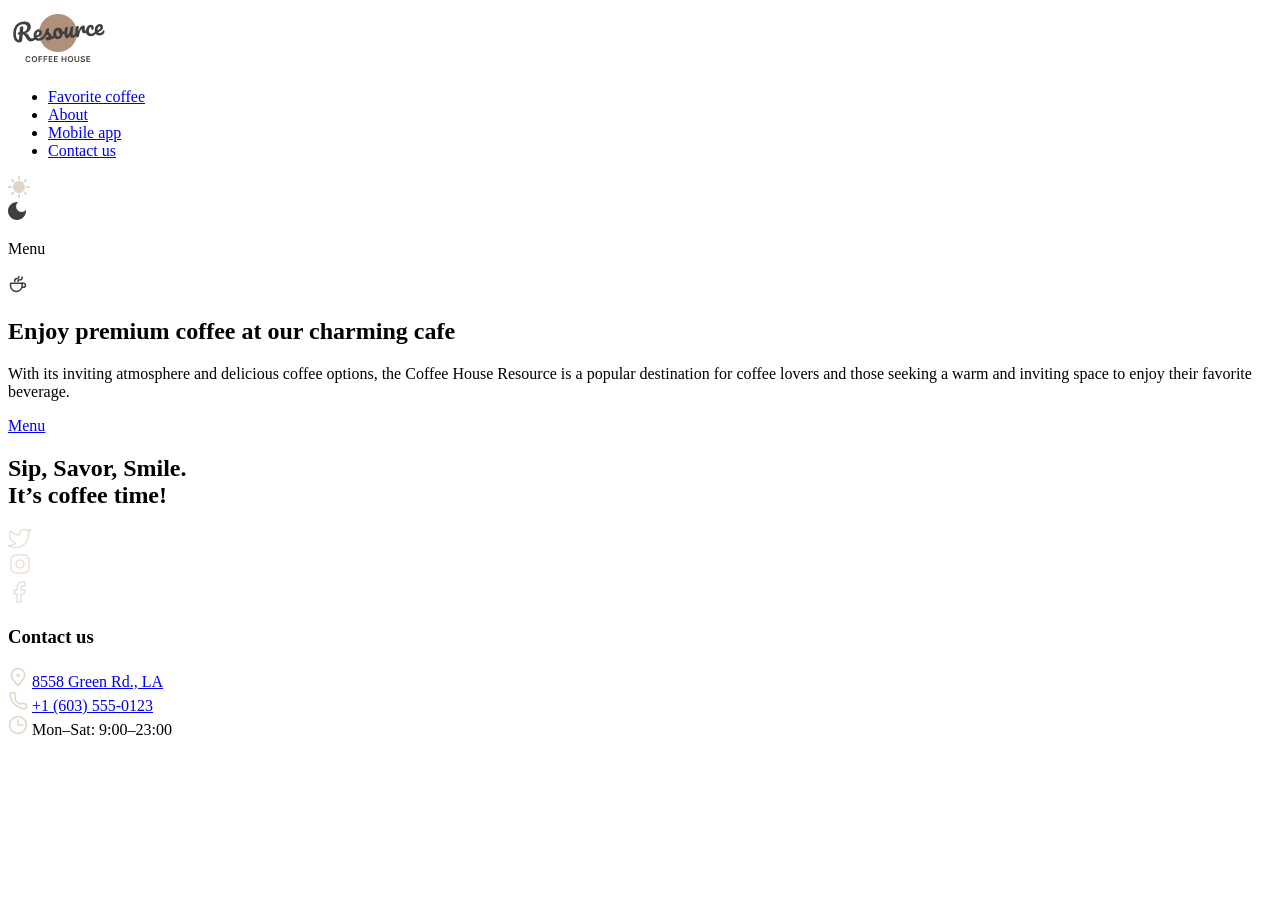
==== index.html @ 5189e23d "feat: add hero block" ====
<!doctype html>
<html lang="en">
  <head>
    <meta charset="UTF-8" />
    <meta name="viewport" content="width=device-width, initial-scale=1.0" />
    <title>Coffee House</title>
    <link
      rel="shortcut icon"
      href="./img/home/coffee-slider-2.png"
      type="image/x-icon"
    />
    <link rel="stylesheet" href="./style/style.css" />
  </head>
  <body>
    <div class="page">
      <header class="header">
        <div class="logo">
          <img src="./img/logo.png" alt="logo" />
        </div>
        <nav class="header__nav">
          <ul class="nav__links">
            <li><a href="#">Favorite coffee</a></li>
            <li><a href="#">About</a></li>
            <li><a href="#">Mobile app</a></li>
            <li><a href="#">Contact us</a></li>
          </ul>
        </nav>
        <div class="theme-toggle">
          <div class="theme-toggle__button">
            <img id="theme-toggle__sun" src="./img/Sun.svg" alt="Sun" />
          </div>
          <div class="theme-toggle__button">
            <img id="theme-toggle__moon" src="./img/Moon.svg" alt="Moon" />
          </div>
        </div>
        <div class="menu">
          <p id="menu-link">Menu</p>
          <img id="menu-cup" src="./img/coffee-cup.svg" alt="cup" />
        </div>
      </header>
      <main>
        <section class="hero">
          <div class="hero__container">
            <h1 class="hero__title">
              <span>Enjoy</span> premium coffee at our charming cafe
            </h1>
            <p class="hero__text">
              With its inviting atmosphere and delicious coffee options, the
              Coffee House Resource is a popular destination for coffee lovers
              and those seeking a warm and inviting space to enjoy their
              favorite beverage.
            </p>
            <a class="hero__button" href="#">Menu</a>
          </div>
        </section>
        <section class="favorite"></section>
        <section class="about"></section>
        <section class="mobile-app"></section>
      </main>
      <footer class="footer">
        <div class="footer__social">
          <h2>Sip, Savor, Smile.<br /><span> It’s coffee time!</span></h2>
          <div class="social-links">
            <div class="social-link">
              <img src="./img/twitter.png" alt="twitter" />
            </div>
            <div class="social-link">
              <img src="./img/instagram.png" alt="instagram" />
            </div>
            <div class="social-link">
              <img src="./img/facebook.png" alt="facebook" />
            </div>
          </div>
        </div>
        <div class="footer__contacts-container">
          <h3>Contact us</h3>
          <div class="footer__contacts">
            <img src="./img/pin-alt.png" alt="pin-alt" />
            <a
              href="https://www.google.com/maps/place/%D0%AF%D0%BB%D1%82%D0%B0/@44.5006602,34.1334908,12.67z"
              target="_blank"
              rel="noopener"
              >8558 Green Rd., LA</a
            >
          </div>
          <div class="footer__contacts">
            <img src="./img/phone.png" alt="phone" />
            <a href="tel:+1 (603) 555-0123">+1 (603) 555-0123</a>
          </div>
          <div class="footer__contacts">
            <img src="./img/clock.png" alt="clock" />
            <a>Mon–Sat: 9:00–23:00</a>
          </div>
        </div>
      </footer>
    </div>
  </body>
</html>
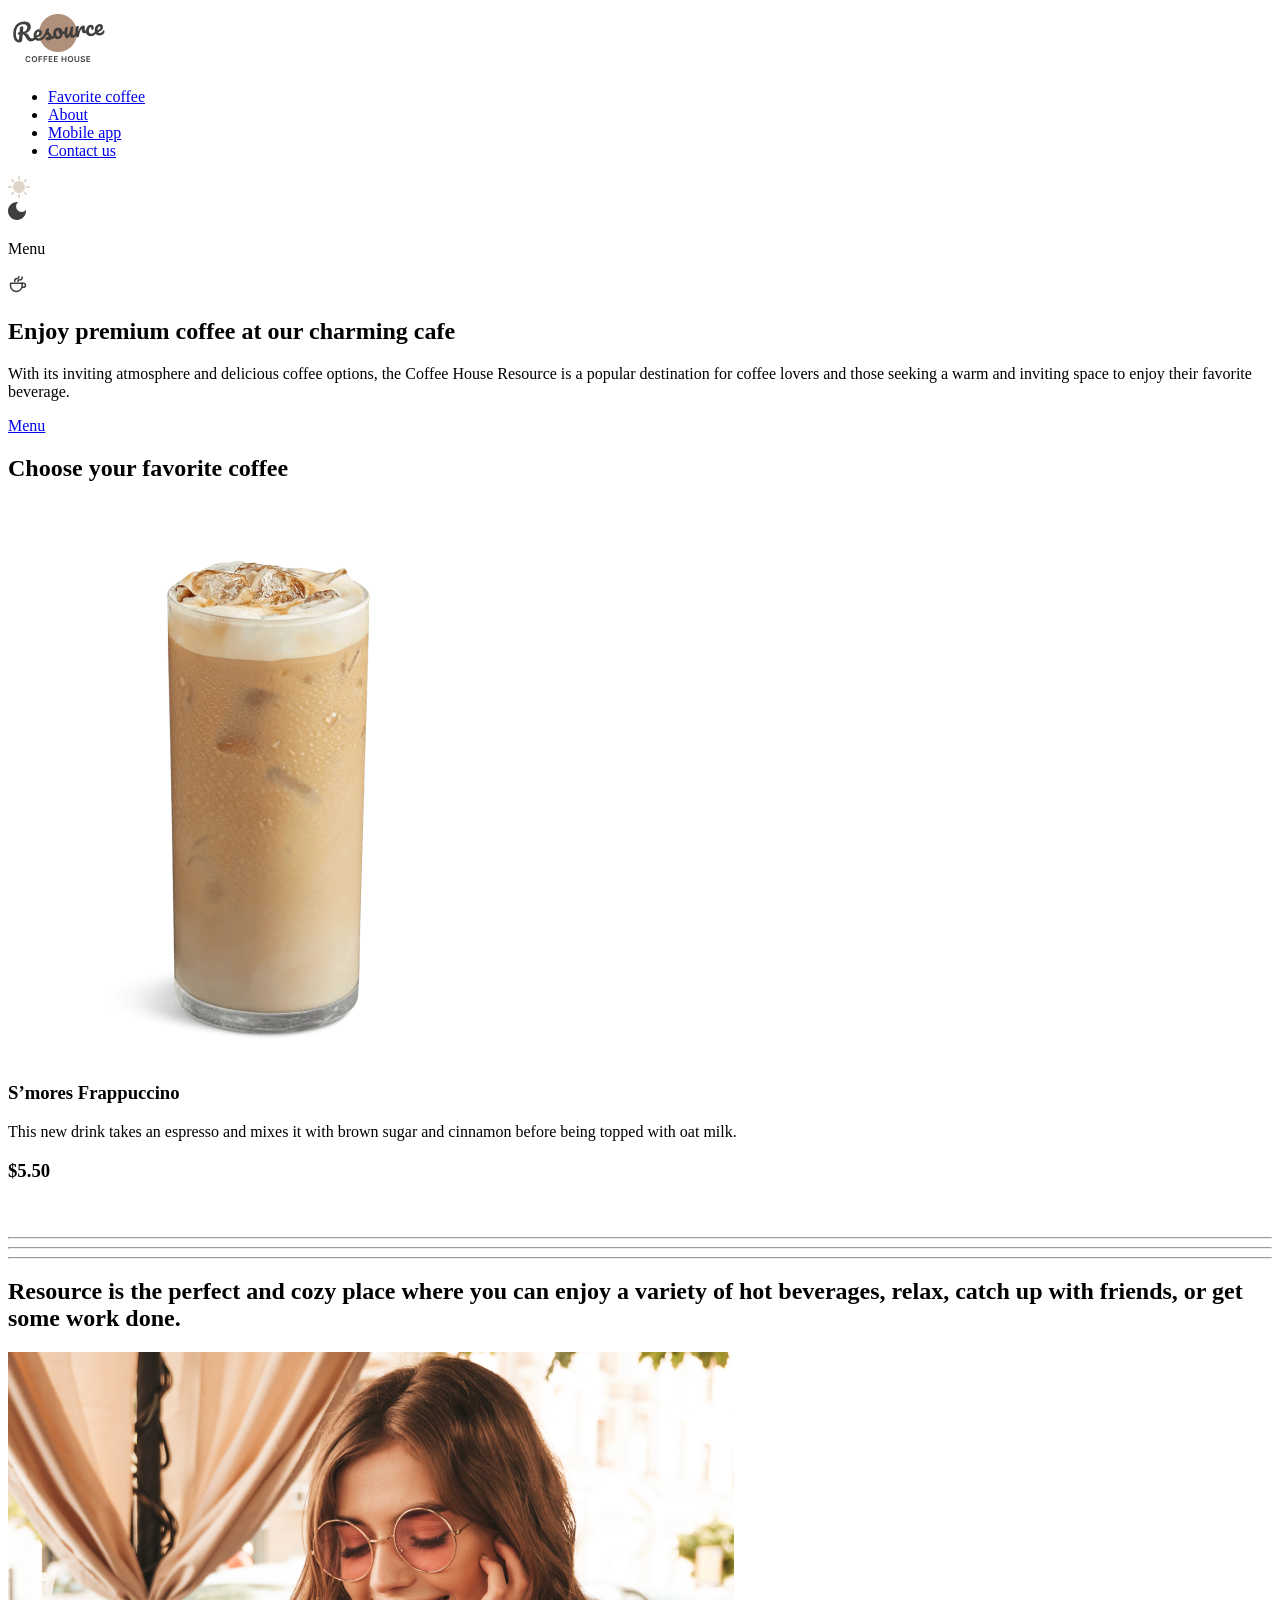
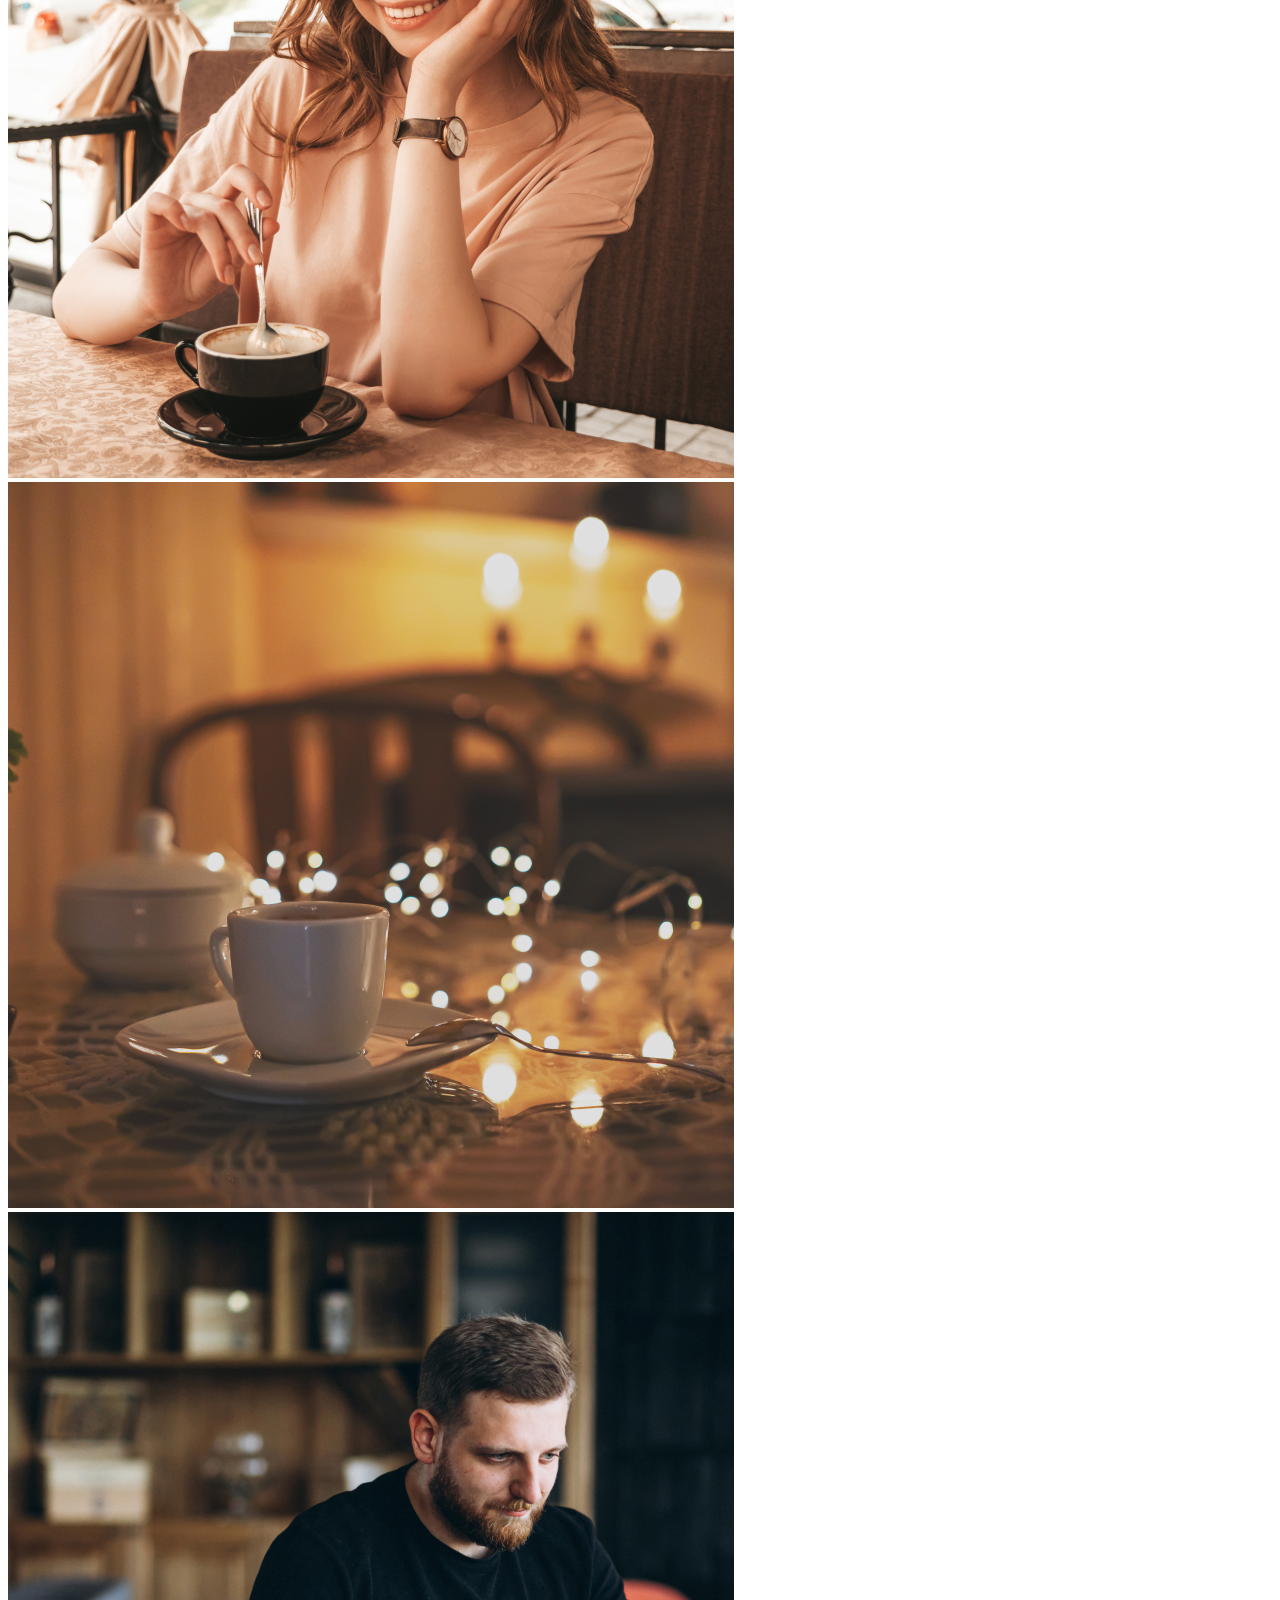
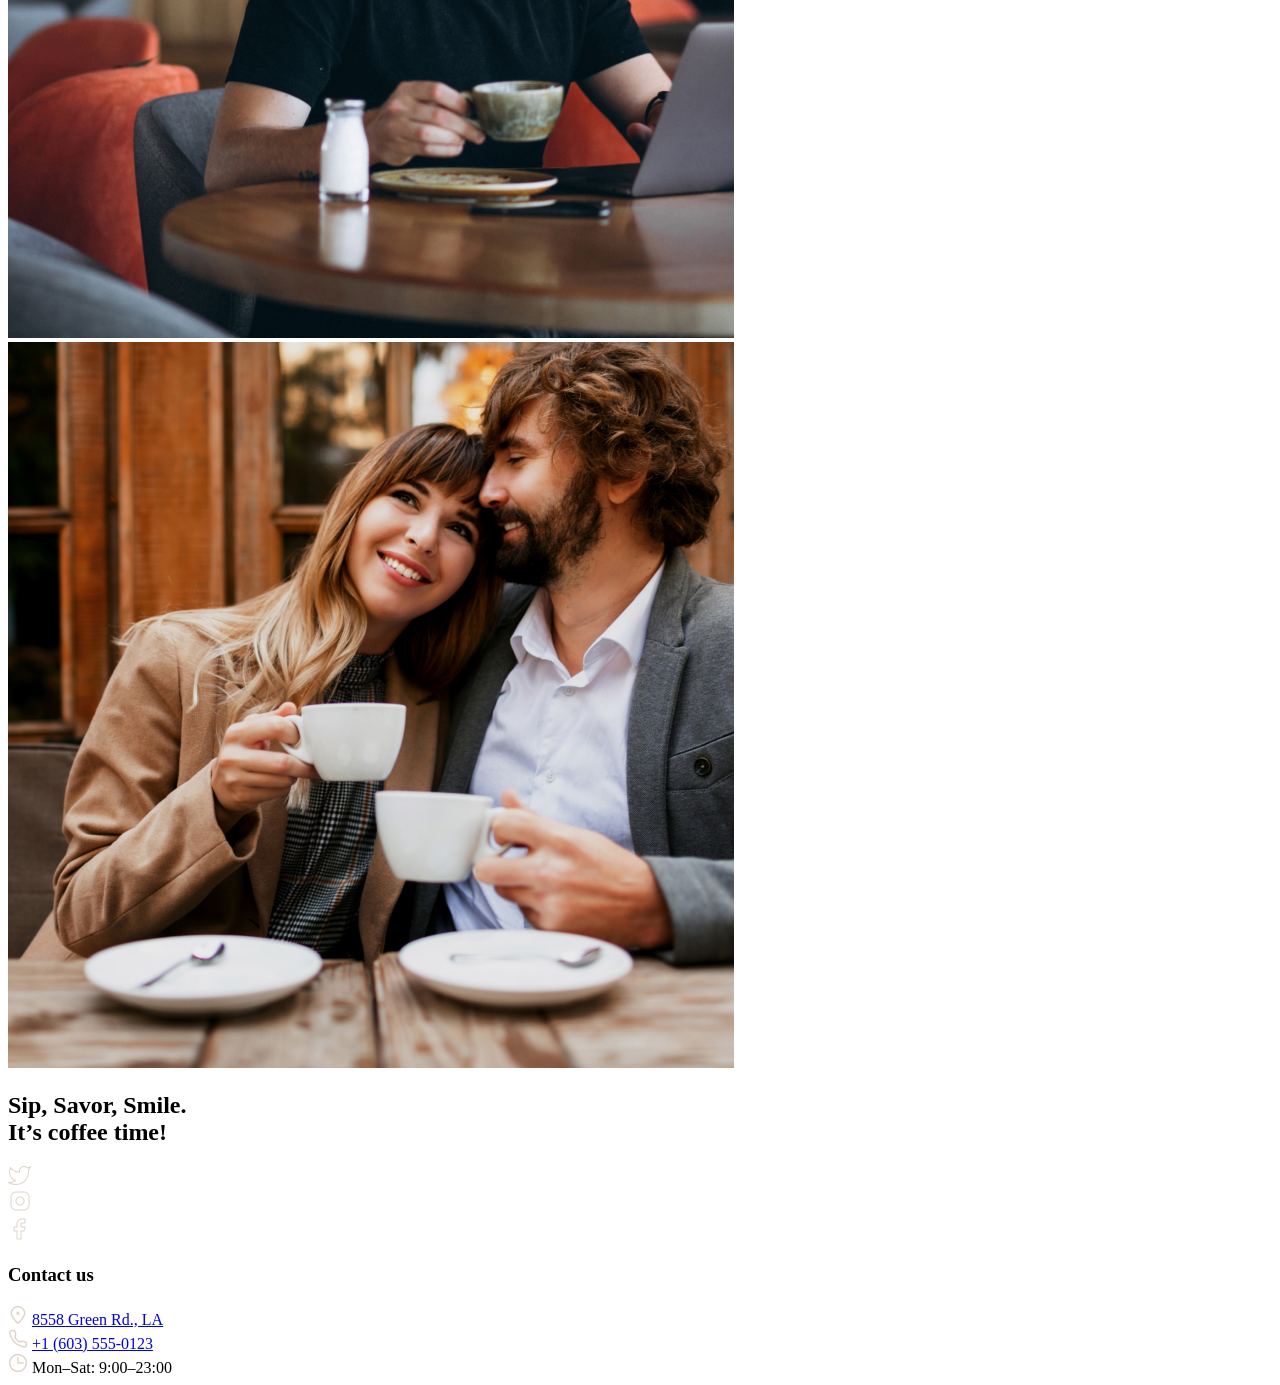
==== commit 0150989f: "feat: add about block" ====
--- a/index.html
+++ b/index.html
@@ -53,13 +53,85 @@
             <a class="hero__button" href="#">Menu</a>
           </div>
         </section>
-        <section class="favorite"></section>
-        <section class="about"></section>
+        <section class="favorite">
+          <h2>Choose your <span>favorite</span> coffee</h2>
+          <div class="slider">
+            <div class="slider-button" id="slider-button-left">
+              <svg
+                width="24.000000"
+                height="24.000000"
+                viewBox="0 0 24 24"
+                fill="none"
+                xmlns="http://www.w3.org/2000/svg"
+                xmlns:xlink="http://www.w3.org/1999/xlink"
+              >
+                <path
+                  d="M6 12L18.5 12M12.5 18L18.5 12L12.5 6"
+                  stroke-opacity="1.000000"
+                  stroke-linejoin="round"
+                  stroke-linecap="round"
+                  transform="rotate(180 12 12)"
+                ></path>
+              </svg>
+            </div>
+            <div class="slider__content">
+              <img src="./img/home/coffee-slider-1.png" alt="coffee" />
+              <h3>S’mores Frappuccino</h3>
+              <p>
+                This new drink takes an espresso and mixes it with brown sugar
+                and cinnamon before being topped with oat milk.
+              </p>
+              <h3>$5.50</h3>
+            </div>
+            <div class="slider-button" id="slider-button-right">
+              <svg
+                width="24.000000"
+                height="24.000000"
+                viewBox="0 0 24 24"
+                fill="none"
+                xmlns="http://www.w3.org/2000/svg"
+                xmlns:xlink="http://www.w3.org/1999/xlink"
+              >
+                <path
+                  d="M6 12L18.5 12M12.5 18L18.5 12L12.5 6"
+                  stroke-opacity="1.000000"
+                  stroke-linejoin="round"
+                  stroke-linecap="round"
+                ></path>
+              </svg>
+            </div>
+          </div>
+          <div class="slider__hrs">
+            <hr class="slider__hr active" />
+            <hr class="slider__hr" />
+            <hr class="slider__hr" />
+          </div>
+        </section>
+        <section class="about">
+          <h2>
+            Resource is <span>the perfect and cozy place</span> where you can
+            enjoy a variety of hot beverages, relax, catch up with friends, or
+            get some work done.
+          </h2>
+          <div class="about__content">
+            <img src="./img/home/about-1.jpg" alt="" /><img
+              id="about__mini-img"
+              src="./img/home/about-2.jpg"
+              alt=""
+            /><img
+              id="about__mini-img"
+              src="./img/home/about-3.jpg"
+              alt=""
+            /><img src="./img/home/about-4.jpg" alt="" />
+          </div>
+        </section>
         <section class="mobile-app"></section>
       </main>
       <footer class="footer">
         <div class="footer__social">
-          <h2>Sip, Savor, Smile.<br /><span> It’s coffee time!</span></h2>
+          <h2 id="footer__title">
+            Sip, Savor, Smile.<br /><span> It’s coffee time!</span>
+          </h2>
           <div class="social-links">
             <div class="social-link">
               <img src="./img/twitter.png" alt="twitter" />
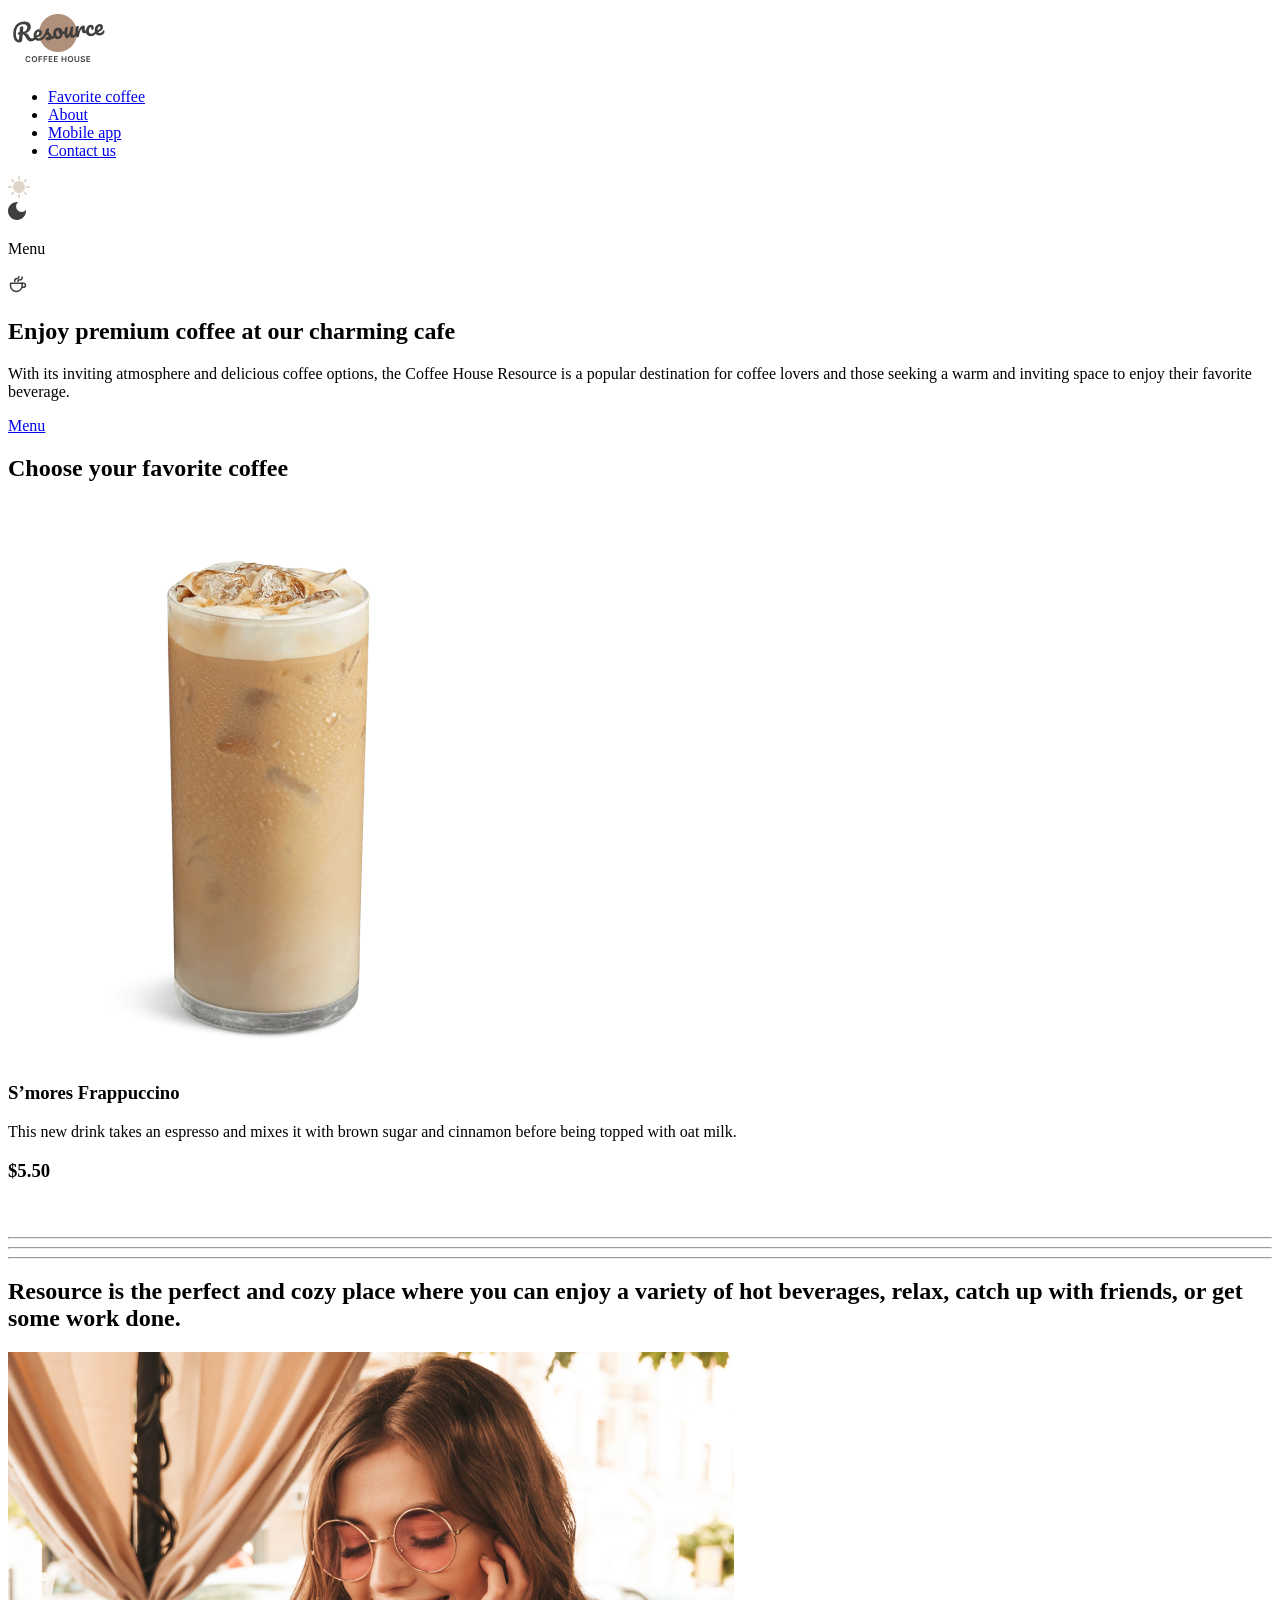
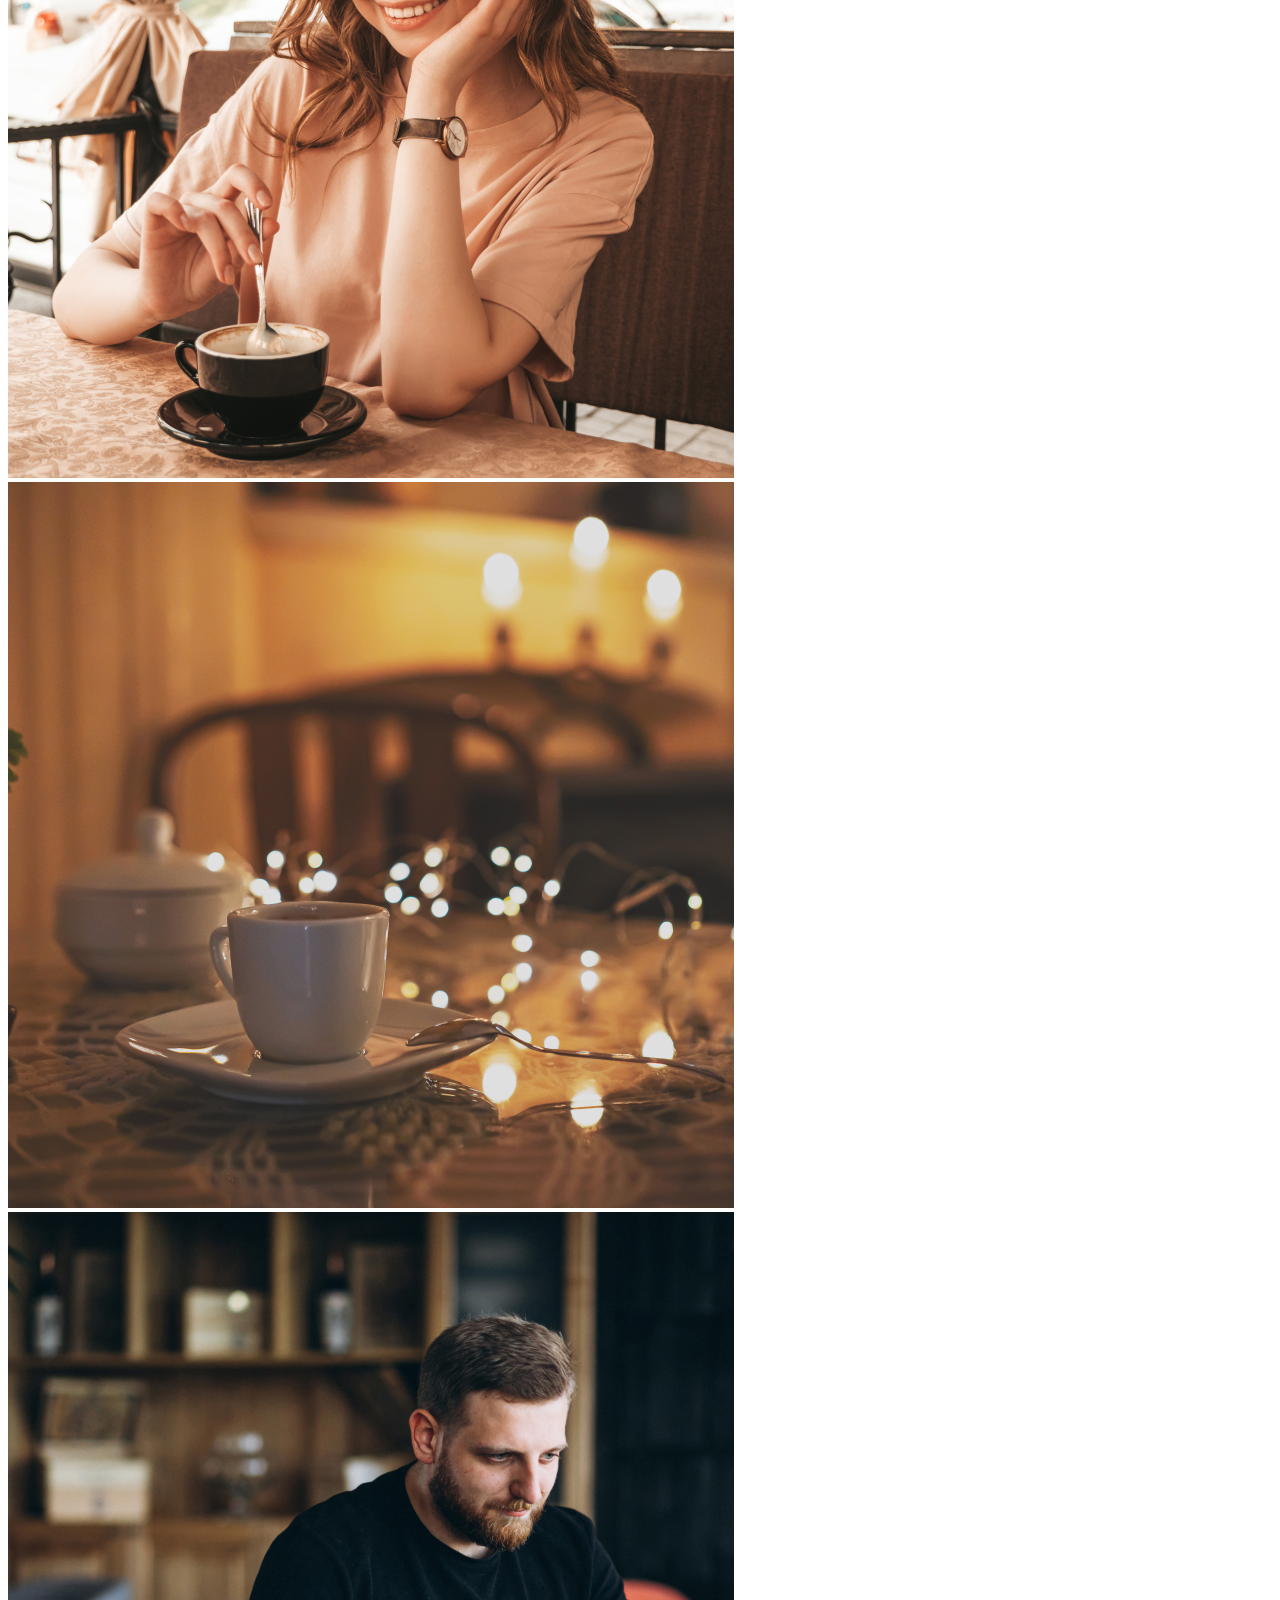
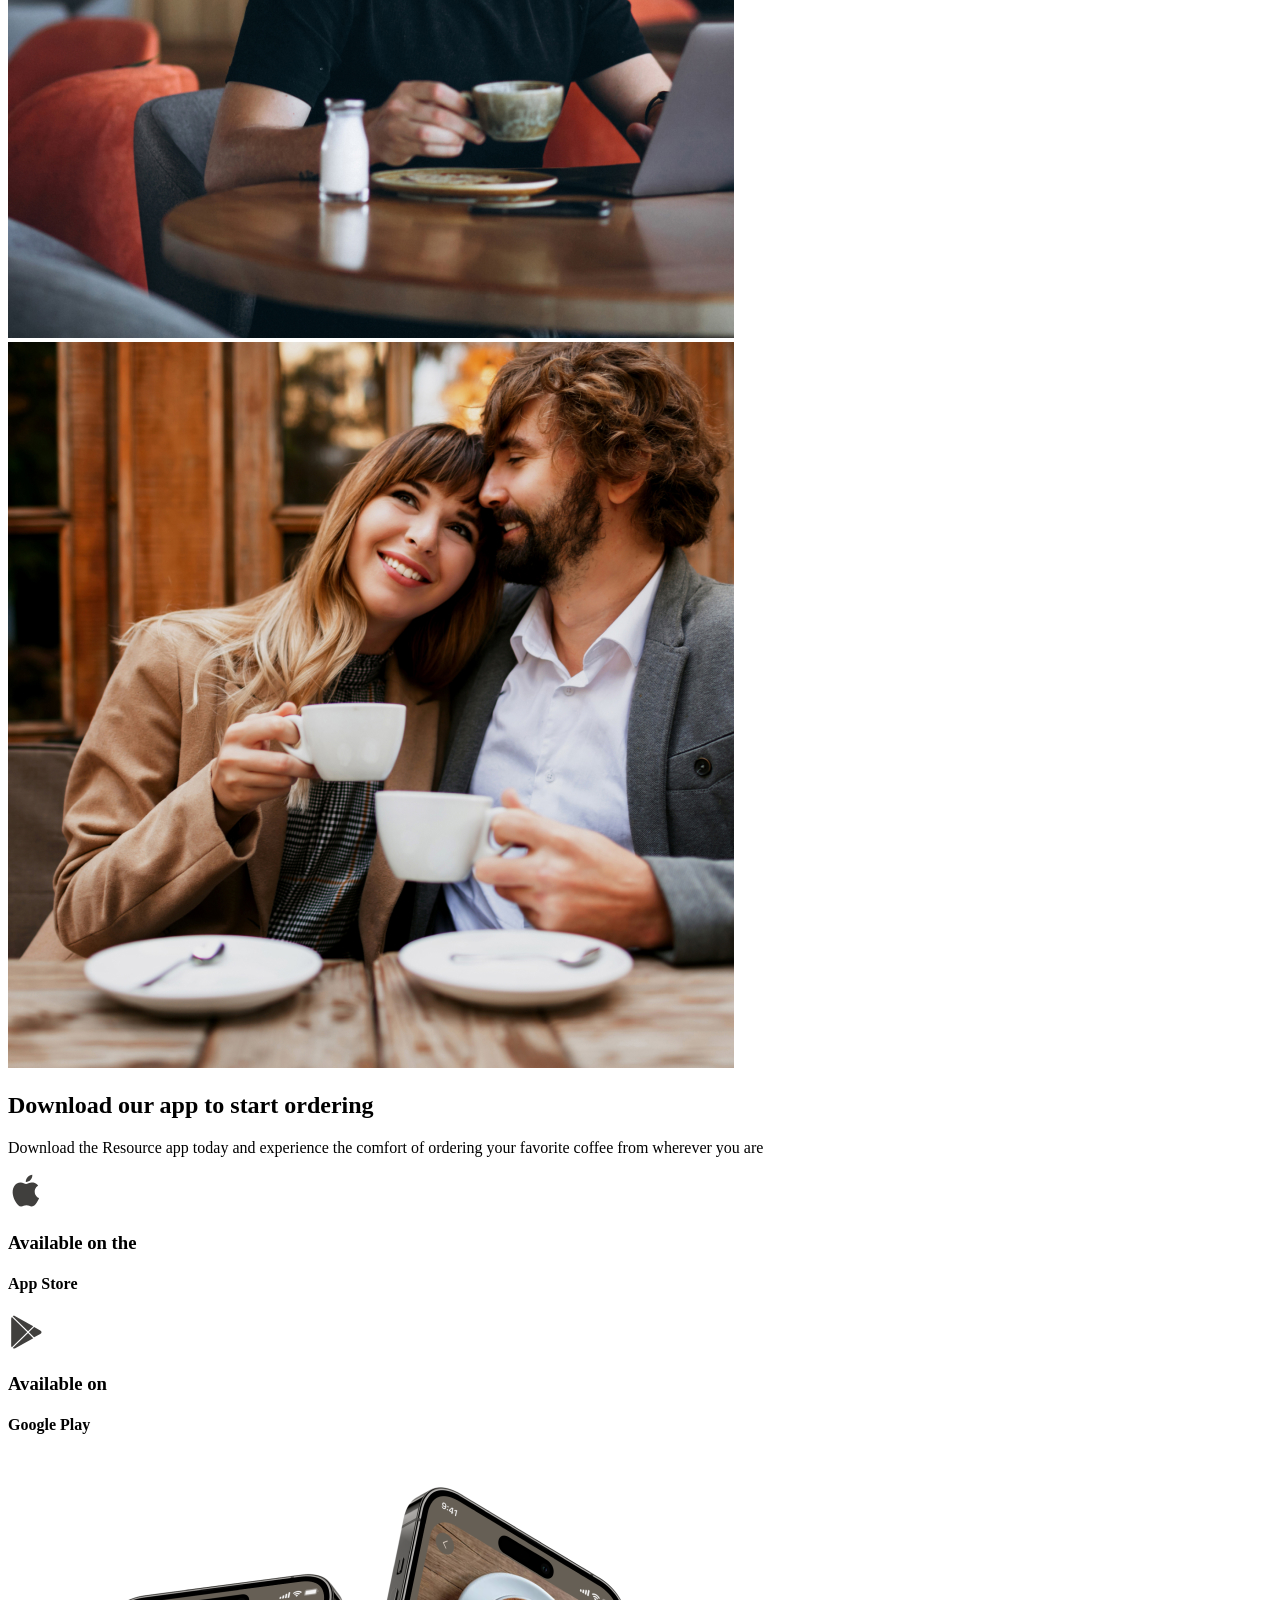
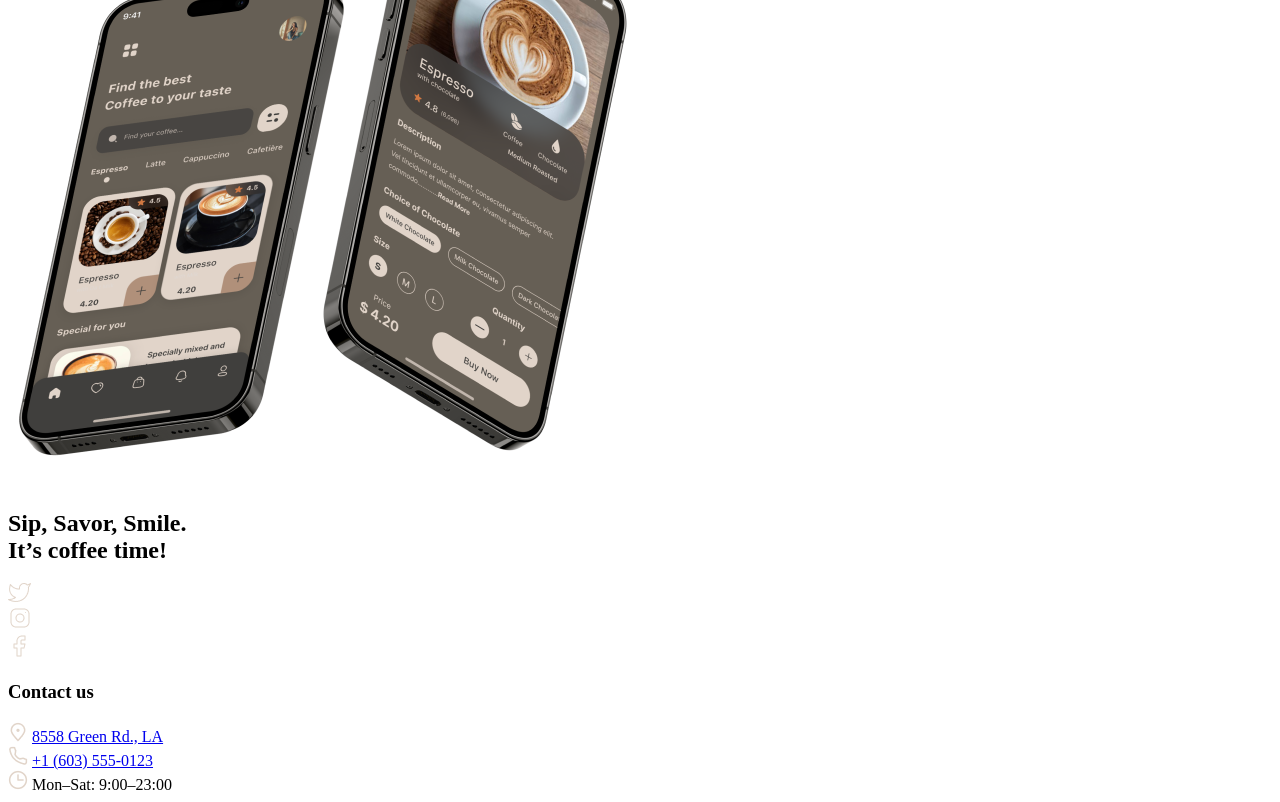
==== commit a619a793: "feat: add mobile-app block" ====
--- a/index.html
+++ b/index.html
@@ -114,18 +114,38 @@
             get some work done.
           </h2>
           <div class="about__content">
-            <img src="./img/home/about-1.jpg" alt="" /><img
-              id="about__mini-img"
-              src="./img/home/about-2.jpg"
-              alt=""
-            /><img
-              id="about__mini-img"
-              src="./img/home/about-3.jpg"
-              alt=""
-            /><img src="./img/home/about-4.jpg" alt="" />
+            <img class="about__img" src="./img/home/about-1.jpg" alt="" />
+            <img class="about__mini-img" src="./img/home/about-2.jpg" alt="" />
+            <img class="about__mini-img" src="./img/home/about-3.jpg" alt="" />
+            <img class="about__img" src="./img/home/about-4.jpg" alt="" />
           </div>
         </section>
-        <section class="mobile-app"></section>
+        <section class="mobile-app">
+          <div class="mobile-app__container">
+            <h2><span>Download</span> our app to start ordering</h2>
+            <p>
+              Download the Resource app today and experience the comfort of
+              ordering your favorite coffee from wherever you are
+            </p>
+            <div class="mobile-app__buttons">
+              <div class="mobile-app__button">
+                <img src="./img/home/app-store.svg" alt="app-store" />
+                <div>
+                  <h3>Available on the</h3>
+                  <h4>App Store</h4>
+                </div>
+              </div>
+              <div class="mobile-app__button">
+                <img src="./img/home/google-play.svg" alt="google-play" />
+                <div>
+                  <h3>Available on</h3>
+                  <h4>Google Play</h4>
+                </div>
+              </div>
+            </div>
+          </div>
+          <img src="./img/home/mobile-screens.png" alt="" />
+        </section>
       </main>
       <footer class="footer">
         <div class="footer__social">
@@ -157,7 +177,7 @@
           </div>
           <div class="footer__contacts">
             <img src="./img/phone.png" alt="phone" />
-            <a href="tel:+1 (603) 555-0123">+1 (603) 555-0123</a>
+            <a href="tel:+1(603)555-0123">+1 (603) 555-0123</a>
           </div>
           <div class="footer__contacts">
             <img src="./img/clock.png" alt="clock" />
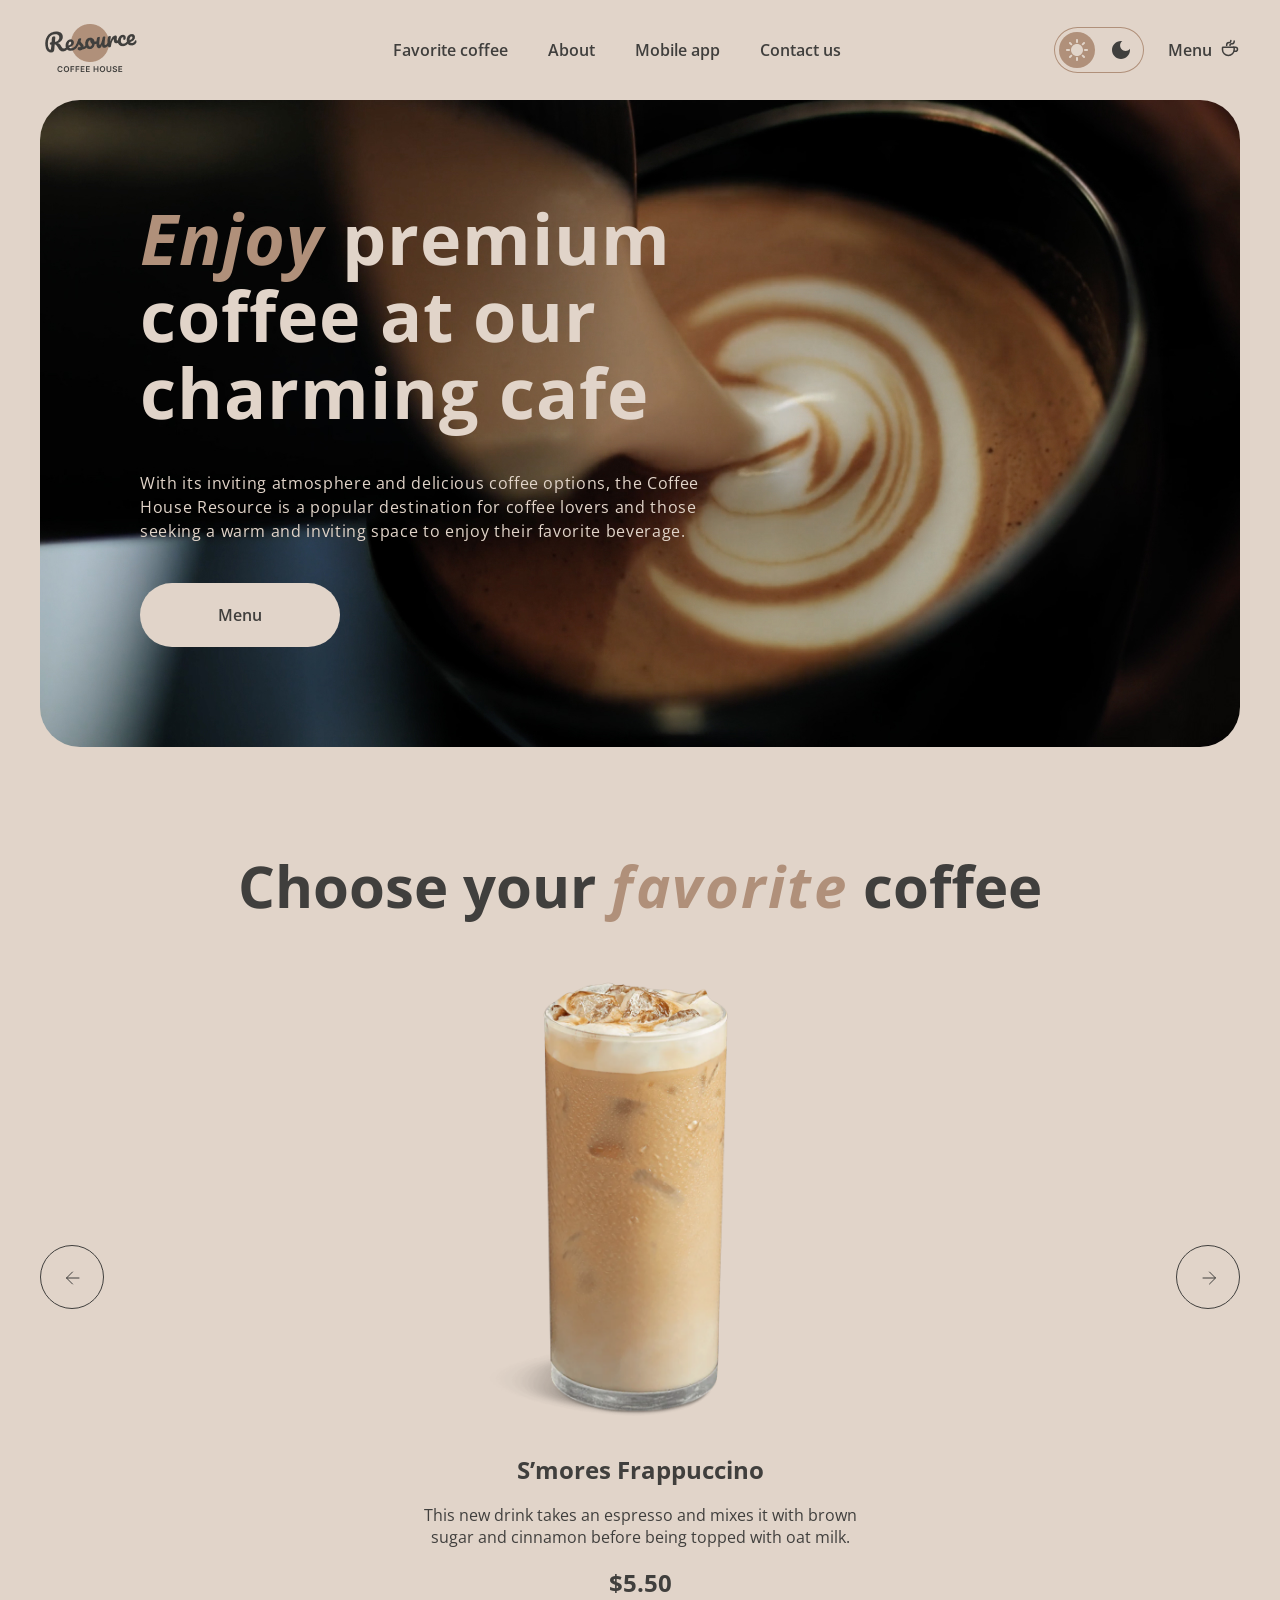
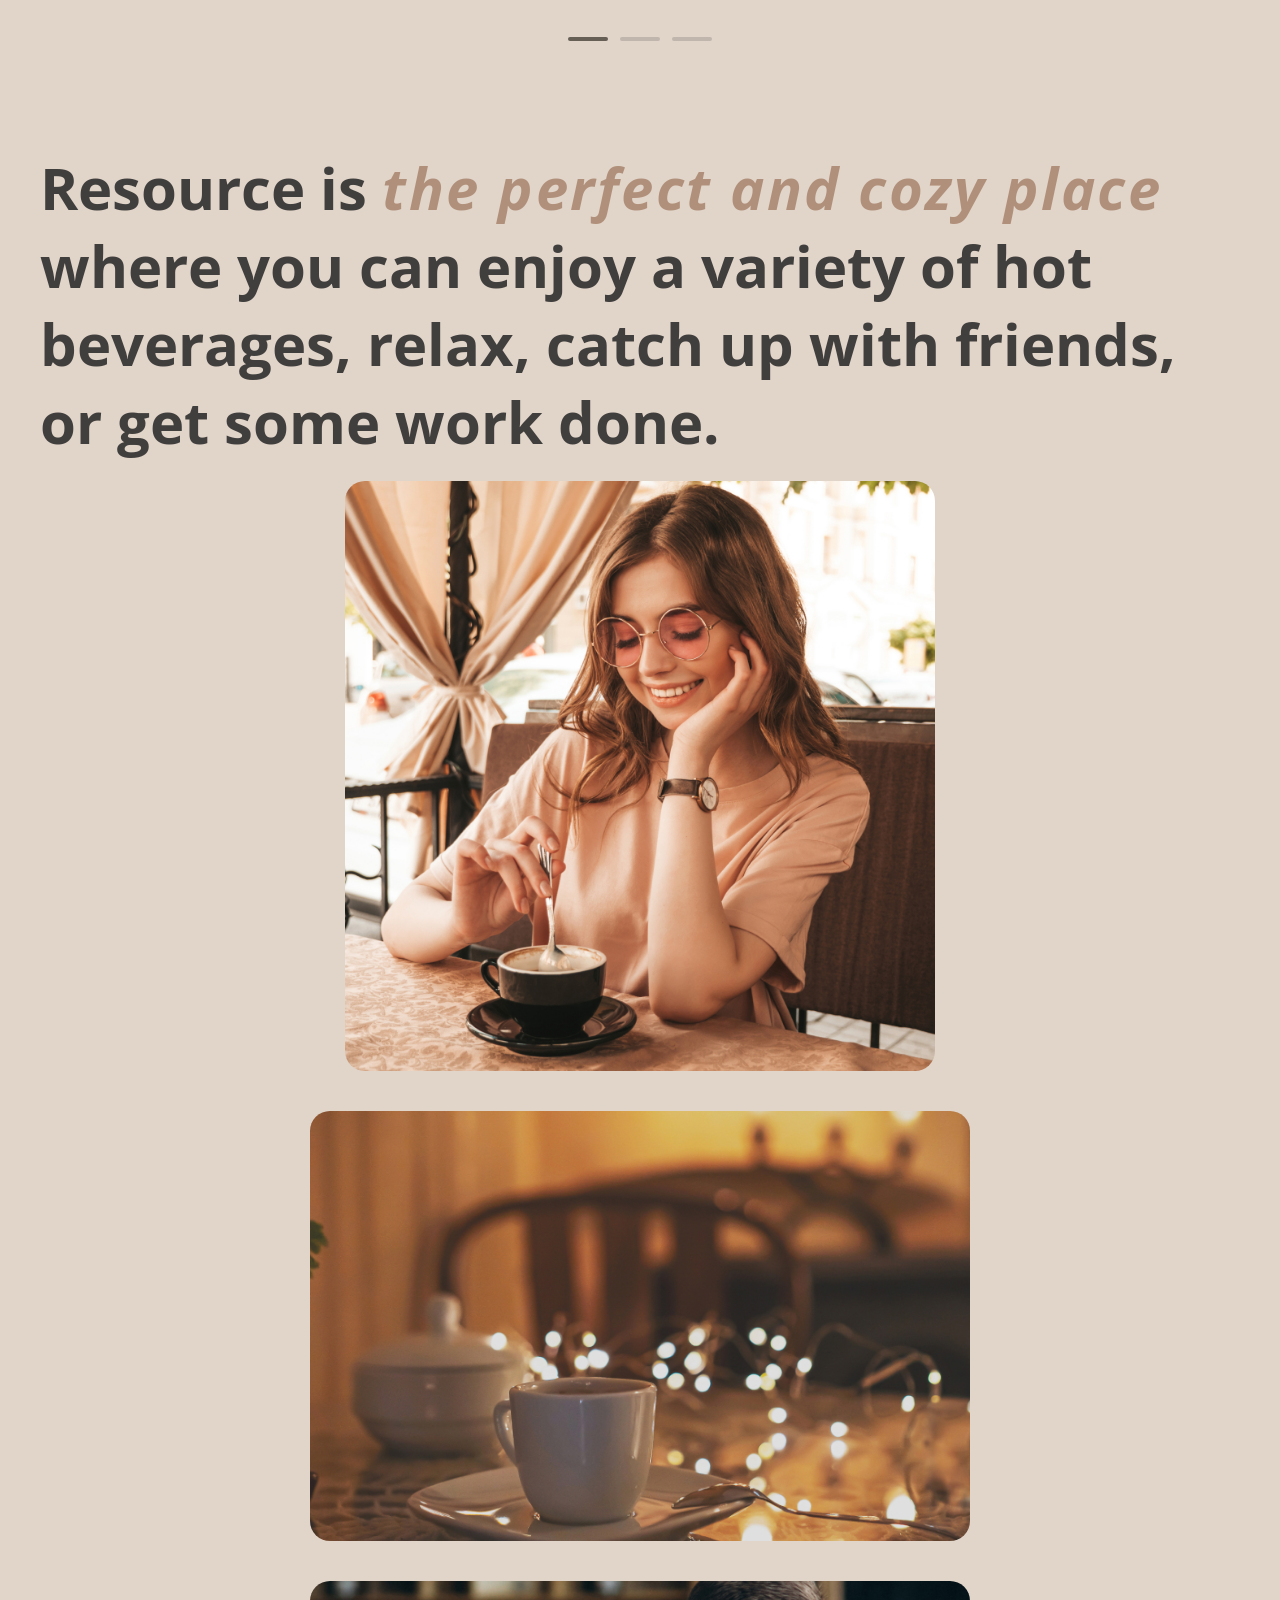
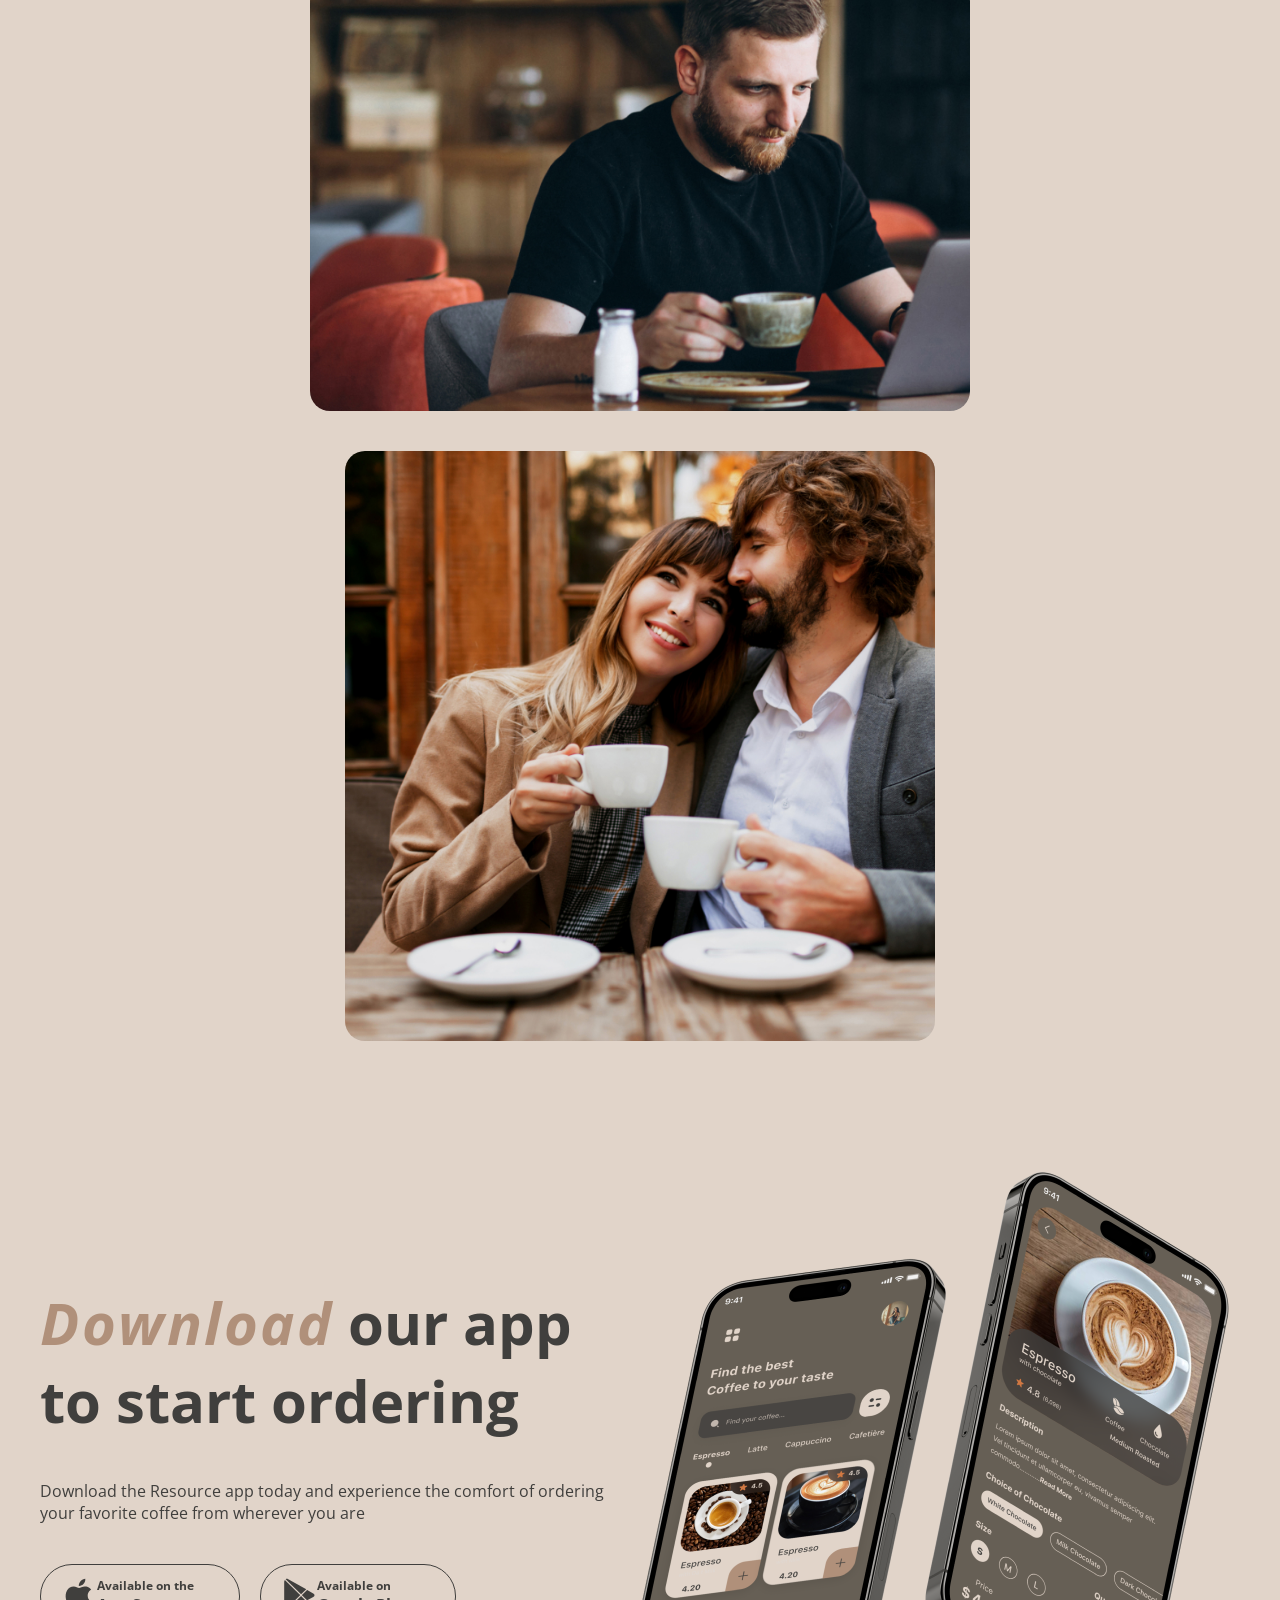
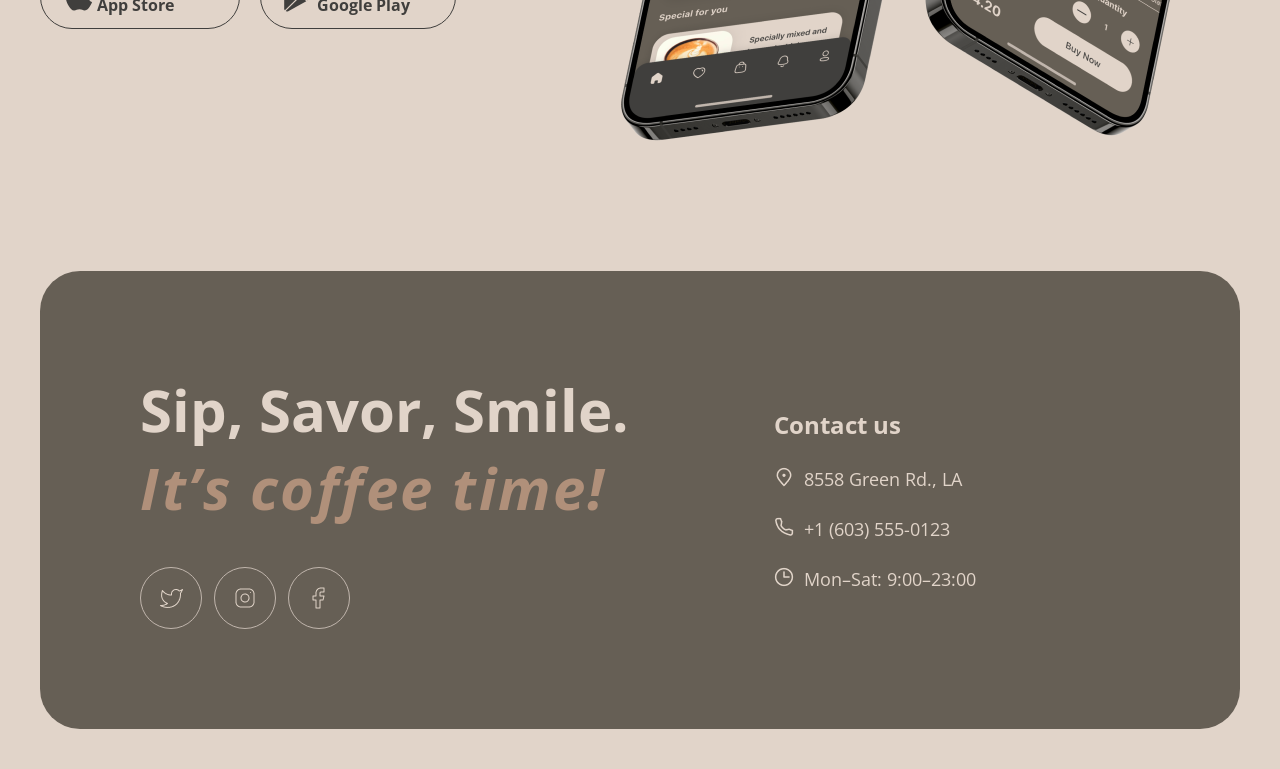
==== commit 49a94898: "feat: add styles" ====
--- a/index.html
+++ b/index.html
@@ -19,27 +19,30 @@
         </div>
         <nav class="header__nav">
           <ul class="nav__links">
-            <li><a href="#">Favorite coffee</a></li>
-            <li><a href="#">About</a></li>
-            <li><a href="#">Mobile app</a></li>
-            <li><a href="#">Contact us</a></li>
+            <li><a href="#favorite">Favorite coffee</a></li>
+            <li><a href="#about">About</a></li>
+            <li><a href="#mobile-app">Mobile app</a></li>
+            <li><a href="#footer">Contact us</a></li>
           </ul>
         </nav>
         <div class="theme-toggle">
-          <div class="theme-toggle__button">
+          <div class="theme-toggle__button active" data-theme="light">
             <img id="theme-toggle__sun" src="./img/Sun.svg" alt="Sun" />
           </div>
-          <div class="theme-toggle__button">
+          <div class="theme-toggle__button" data-theme="dark">
             <img id="theme-toggle__moon" src="./img/Moon.svg" alt="Moon" />
           </div>
         </div>
         <div class="menu">
-          <p id="menu-link">Menu</p>
+          <a href="./menu.html" id="menu-link">Menu</a>
           <img id="menu-cup" src="./img/coffee-cup.svg" alt="cup" />
         </div>
+        <div class="header__menu">
+          <label class="burger" id="burger"></label>
+        </div>
       </header>
-      <main>
-        <section class="hero">
+      <main class="main">
+        <section class="hero" id="hero">
           <div class="hero__container">
             <h1 class="hero__title">
               <span>Enjoy</span> premium coffee at our charming cafe
@@ -50,10 +53,10 @@
               and those seeking a warm and inviting space to enjoy their
               favorite beverage.
             </p>
-            <a class="hero__button" href="#">Menu</a>
+            <a class="hero__button" href="./menu.html">Menu</a>
           </div>
         </section>
-        <section class="favorite">
+        <section id="favorite" class="favorite">
           <h2>Choose your <span>favorite</span> coffee</h2>
           <div class="slider">
             <div class="slider-button" id="slider-button-left">
@@ -107,7 +110,7 @@
             <hr class="slider__hr" />
           </div>
         </section>
-        <section class="about">
+        <section class="about" id="about">
           <h2>
             Resource is <span>the perfect and cozy place</span> where you can
             enjoy a variety of hot beverages, relax, catch up with friends, or
@@ -120,7 +123,7 @@
             <img class="about__img" src="./img/home/about-4.jpg" alt="" />
           </div>
         </section>
-        <section class="mobile-app">
+        <section class="mobile-app" id="mobile-app">
           <div class="mobile-app__container">
             <h2><span>Download</span> our app to start ordering</h2>
             <p>
@@ -147,7 +150,7 @@
           <img src="./img/home/mobile-screens.png" alt="" />
         </section>
       </main>
-      <footer class="footer">
+      <footer class="footer" id="footer">
         <div class="footer__social">
           <h2 id="footer__title">
             Sip, Savor, Smile.<br /><span> It’s coffee time!</span>
@@ -186,5 +189,6 @@
         </div>
       </footer>
     </div>
+    <script src="index.js"></script>
   </body>
 </html>
--- a/style/style.css
+++ b/style/style.css
@@ -0,0 +1,546 @@
+@import url("https://fonts.googleapis.com/css2?family=Inter:ital,opsz,wght@0,14..32,100..900;1,14..32,100..900&family=Open+Sans:ital,wdth,wght@0,75..100,300..800;1,75..100,300..800&display=swap");
+
+:root {
+  --bg: #e1d4c9;
+  --text-color-primary: #403f3d;
+}
+[data-theme="dark"] {
+  --bg: #1a1a1a;
+  --text-color-primary: #e1d4c9;
+  /*--toggle-bg: #333333;
+  --toggle-active: #555555;*/
+}
+html {
+  scroll-behavior: smooth;
+}
+body {
+  font-family: "Open Sans", sans-serif;
+  transition:
+    background-color 0.3s ease,
+    color 0.3s ease;
+}
+body,
+p,
+h1,
+h2,
+h3,
+h4,
+h6 {
+  margin: 0;
+}
+ul {
+  list-style: none;
+}
+a {
+  text-decoration: none;
+  color: inherit;
+}
+a:hover {
+  text-decoration: underline;
+}
+
+/***********************page*******************/
+.page {
+  max-width: 1360px;
+  margin: auto;
+  background-color: var(--bg);
+  padding: 0 40px 40px 40px;
+  @media (max-width: 652px) {
+    padding: 0 16px 40px 16px;
+  }
+}
+main {
+  display: flex;
+  flex-direction: column;
+}
+.main {
+  gap: 100px;
+}
+h2 {
+  color: var(--text-color-primary);
+  font-size: 57.5px;
+  @media (max-width: 528px) {
+    font-size: 35px;
+  }
+}
+h2 span {
+  color: #b0907a;
+  font-style: italic;
+  letter-spacing: 2.5px;
+}
+/****************************header*************/
+.header {
+  display: flex;
+  align-items: center;
+  height: 100px;
+  width: 100%;
+  font-weight: 600;
+  color: var(--text-color-primary);
+}
+.header__nav {
+  display: flex;
+  justify-content: center;
+  width: 100%;
+}
+.nav__links {
+  display: flex;
+  gap: 40px;
+  @media (max-width: 768px) {
+    display: none;
+  }
+}
+.theme-toggle {
+  display: flex;
+  gap: 8px;
+  padding: 4px;
+  border: 1px solid #b0907a;
+  border-radius: 45px / 44px;
+  width: 88px;
+  justify-content: space-between;
+  align-items: center;
+  margin-right: 24px;
+}
+.theme-toggle__button {
+  border-radius: 50%;
+  width: 36px;
+  height: 36px;
+  display: flex;
+  align-items: center;
+  justify-content: center;
+  cursor: pointer;
+  transition: background-color 0.5s ease;
+}
+.theme-toggle__button.active {
+  background-color: #b0907a;
+}
+.menu {
+  display: flex;
+  gap: 8px;
+  align-items: center;
+  height: 28px;
+  @media (max-width: 768px) {
+    display: none;
+  }
+}
+.menu__menu {
+  border-bottom: 2px solid var(--text-color-primary);
+}
+#menu-link {
+  margin: 0;
+  line-height: 150%;
+}
+#menu-cup {
+  height: 20px;
+  margin-bottom: 4px;
+}
+.header__menu {
+  display: none;
+  @media (max-width: 768px) {
+    display: block;
+  }
+}
+.burger {
+  position: relative;
+  z-index: 1;
+  cursor: pointer;
+  display: block;
+  border: 1px solid var(--text-color-primary);
+  border-radius: 22px;
+  background: transparent;
+  width: 44px;
+  height: 44px;
+}
+.burger::before {
+  content: "";
+  left: 20%;
+  position: absolute;
+  display: block;
+  width: 60%;
+  height: 2px;
+  bottom: 15px;
+  border-radius: 10px;
+  background: var(--text-color-primary);
+  transition:
+    bottom 0.3s,
+    transform 0.3s 0.15s;
+}
+.burger::after {
+  content: "";
+  top: 15px;
+  left: 20%;
+  position: absolute;
+  display: block;
+  width: 60%;
+  height: 2px;
+  border-radius: 10px;
+  background: var(--text-color-primary);
+  bottom: 0;
+  transition:
+    bottom 0.3s 0.15s,
+    transform 0.3s;
+}
+/******************************hero************************/
+.hero {
+  display: flex;
+  flex-direction: column;
+  padding: 100px;
+  background-image: url("../img/home/img-hero.jpg");
+  background-position: center;
+  border-radius: 40px;
+  color: #e1d4c9;
+  @media (max-width: 528px) {
+    padding: 60px 16px;
+  }
+}
+.hero__container {
+  display: flex;
+  flex-direction: column;
+  gap: 40px;
+  max-width: 570px;
+}
+.hero__title {
+  font-size: 70px;
+  line-height: 110%;
+  letter-spacing: 1px;
+  @media (max-width: 528px) {
+    font-size: 50px;
+  }
+}
+.hero__text {
+  line-height: 150%;
+  letter-spacing: 0.65px;
+}
+.hero__button {
+  background-color: var(--bg);
+  color: #403f3d;
+  width: 200px;
+  height: 64px;
+  border-radius: 32px;
+  text-align: center;
+  line-height: 64px;
+  font-weight: 600;
+}
+.hero__title span {
+  color: #b0907a;
+  font-style: italic;
+}
+
+/**************************slider****************************/
+.favorite {
+  display: flex;
+  flex-direction: column;
+  align-items: center;
+  gap: 30px;
+  @media (max-width: 652px) {
+    text-align: center;
+  }
+}
+.slider {
+  display: flex;
+  justify-content: space-between;
+  width: 100%;
+  align-items: center;
+  @media (max-width: 652px) {
+    width: fit-content;
+  }
+}
+.slider__content img {
+  max-height: 480px;
+  @media (max-width: 528px) {
+    max-width: 100%;
+    max-height: auto;
+  }
+}
+.slider__content {
+  display: flex;
+  flex-direction: column;
+  align-items: center;
+  max-width: 460px;
+  text-align: center;
+  gap: 18px;
+  color: var(--text-color-primary);
+}
+.slider__content h3 {
+  font-size: 24px;
+}
+.slider__hrs {
+  display: flex;
+  gap: 12px;
+}
+.slider__hr {
+  height: 4px;
+  width: 40px;
+  background-color: #c1b6ad;
+  border: none;
+  border-radius: 2px;
+}
+.slider__hr.active {
+  background-color: #665f55;
+}
+.slider-button {
+  max-width: 64px;
+  max-height: 64px;
+  box-sizing: border-box;
+  border: 1px solid var(--text-color-primary);
+  border-radius: 32px;
+  padding: 20px;
+  cursor: pointer;
+  @media (max-width: 652px) {
+    display: none;
+  }
+}
+.slider-button svg {
+  stroke: var(--text-color-primary);
+}
+/*****************************about***********************/
+.about__content {
+  display: flex;
+  flex-direction: column;
+  align-content: center;
+  flex-wrap: wrap;
+  gap: 40px 40px;
+  max-height: 1500px;
+  width: 100%;
+  margin-top: 20px;
+  @media (max-width: 1392px) {
+    flex-wrap: nowrap;
+    align-items: center;
+    max-height: fit-content;
+  }
+}
+.about__img {
+  border-radius: 20px;
+  max-width: 660px;
+  object-fit: cover;
+  height: 590px;
+  @media (max-width: 660px) {
+    max-width: 100%;
+    max-height: auto;
+    display: block;
+  }
+}
+.about__mini-img {
+  border-radius: 20px;
+  width: 660px;
+  object-fit: cover;
+  height: 430px;
+  @media (max-width: 704px) {
+    display: none;
+  }
+}
+
+/*****************************mobile-app***********************/
+
+.mobile-app {
+  display: flex;
+  justify-content: space-between;
+  align-items: center;
+  @media (max-width: 1152px) {
+    flex-direction: column;
+  }
+}
+.mobile-app img {
+  @media (max-width: 652px) {
+    max-width: 100%;
+    height: auto;
+  }
+}
+.mobile-app__container {
+  display: flex;
+  flex-direction: column;
+  gap: 40px;
+  max-width: 630px;
+  color: var(--text-color-primary);
+}
+.mobile-app__buttons {
+  display: flex;
+  gap: 20px;
+  @media (max-width: 528px) {
+    flex-direction: column;
+  }
+}
+.mobile-app__button {
+  display: flex;
+  border: 1px solid var(--text-color-primary);
+  padding: 12px 45px 12px 20px;
+  border-radius: 32px;
+}
+.mobile-app__button img {
+  width: 36px;
+  height: 36px;
+  font-weight: 200;
+  color: var(--text-color-primary);
+}
+.mobile-app__button h3 {
+  font-size: 12px;
+}
+.mobile-app__button h4 {
+  font-size: 16px;
+}
+/*****************************footer***********************/
+
+.footer {
+  background-color: #665f55;
+  border-radius: 40px;
+  display: flex;
+  gap: 145px;
+  color: #e1d4c9;
+  padding: 100px;
+  margin-top: 100px;
+
+  @media (max-width: 1135px) {
+    gap: 20px;
+    justify-content: space-between;
+  }
+  @media (max-width: 1020px) {
+    flex-direction: column;
+  }
+  @media (max-width: 528px) {
+    padding: 16px;
+  }
+}
+.footer__social {
+  display: flex;
+  flex-direction: column;
+  gap: 40px;
+  font-size: 42px;
+}
+#footer__title {
+  color: #e1d4c9;
+}
+.social-links {
+  display: flex;
+  gap: 12px;
+}
+.social-link {
+  border: 1px solid #c1b6ad;
+  width: 60px;
+  height: 60px;
+  border-radius: 50%;
+  display: flex;
+  align-items: center;
+  justify-content: center;
+}
+.social-link:hover {
+  cursor: pointer;
+  box-shadow: 0 4px 7px var(--text-color-primary);
+}
+.footer__contacts-container h3 {
+  font-size: 24px;
+  line-height: 100%;
+}
+.footer__contacts-container {
+  display: flex;
+  flex-direction: column;
+  gap: 30px;
+  font-size: 18px;
+  font-weight: 400;
+  align-self: center;
+  @media (max-width: 1020px) {
+    align-self: flex-start;
+  }
+}
+.footer__contacts {
+  display: flex;
+  height: 20px;
+  gap: 10px;
+}
+
+/*******************************menu************************************/
+
+.menu__container {
+  display: flex;
+  flex-direction: column;
+  align-items: center;
+  text-align: center;
+  color: var(--text-color-primary);
+}
+.menu-title {
+  color: var(--text-color-primary);
+  font-size: 57.5px;
+  max-width: 800px;
+}
+.menu-title span {
+  color: #b0907a;
+  font-style: italic;
+  letter-spacing: 2.5px;
+}
+.categories {
+  display: flex;
+  gap: 16px;
+}
+.categories__category {
+  display: flex;
+  gap: 8px;
+  border: 1px solid #c1b6ad;
+  border-radius: 23px;
+  padding: 8px 16px 8px 8px;
+}
+.categories__category.active {
+  background-color: #665f55;
+}
+.categories__category:hover {
+  cursor: pointer;
+  box-shadow: 0 4px 7px var(--text-color-primary);
+}
+.categories__category.active:hover {
+  cursor: initial;
+  box-shadow: none;
+}
+.categories__category p {
+  line-height: 28px;
+}
+.category__img {
+  background-color: #c1b6ad;
+  border-radius: 15px;
+  width: 30px;
+  height: 30px;
+}
+.categories__category.active .category__img {
+  background-color: var(--bg);
+}
+.categories__category img {
+  width: 16px;
+  vertical-align: middle;
+  text-align: center;
+}
+.menu__container {
+  gap: 40px;
+}
+.cards {
+  display: flex;
+  flex-wrap: wrap;
+  width: 100%;
+  gap: 38px;
+}
+.cards__card {
+  width: 306px;
+  height: 506px;
+  border-radius: 40px;
+  border: 1px solid #c1b6ad;
+}
+.cards__card:hover {
+  cursor: pointer;
+  box-shadow: 0 4px 7px var(--text-color-primary);
+}
+.card__container {
+  display: flex;
+  flex-direction: column;
+  align-items: flex-start;
+  padding: 20px;
+  gap: 12px;
+  text-align: start;
+  height: 100%;
+}
+.card__img {
+  border-radius: 40px;
+  object-fit: contain;
+  width: 100%;
+}
+.cards__card h2 {
+  color: var(--text-color-primary);
+  font-size: 24px;
+}
+.card__price {
+  justify-self: flex-end;
+}
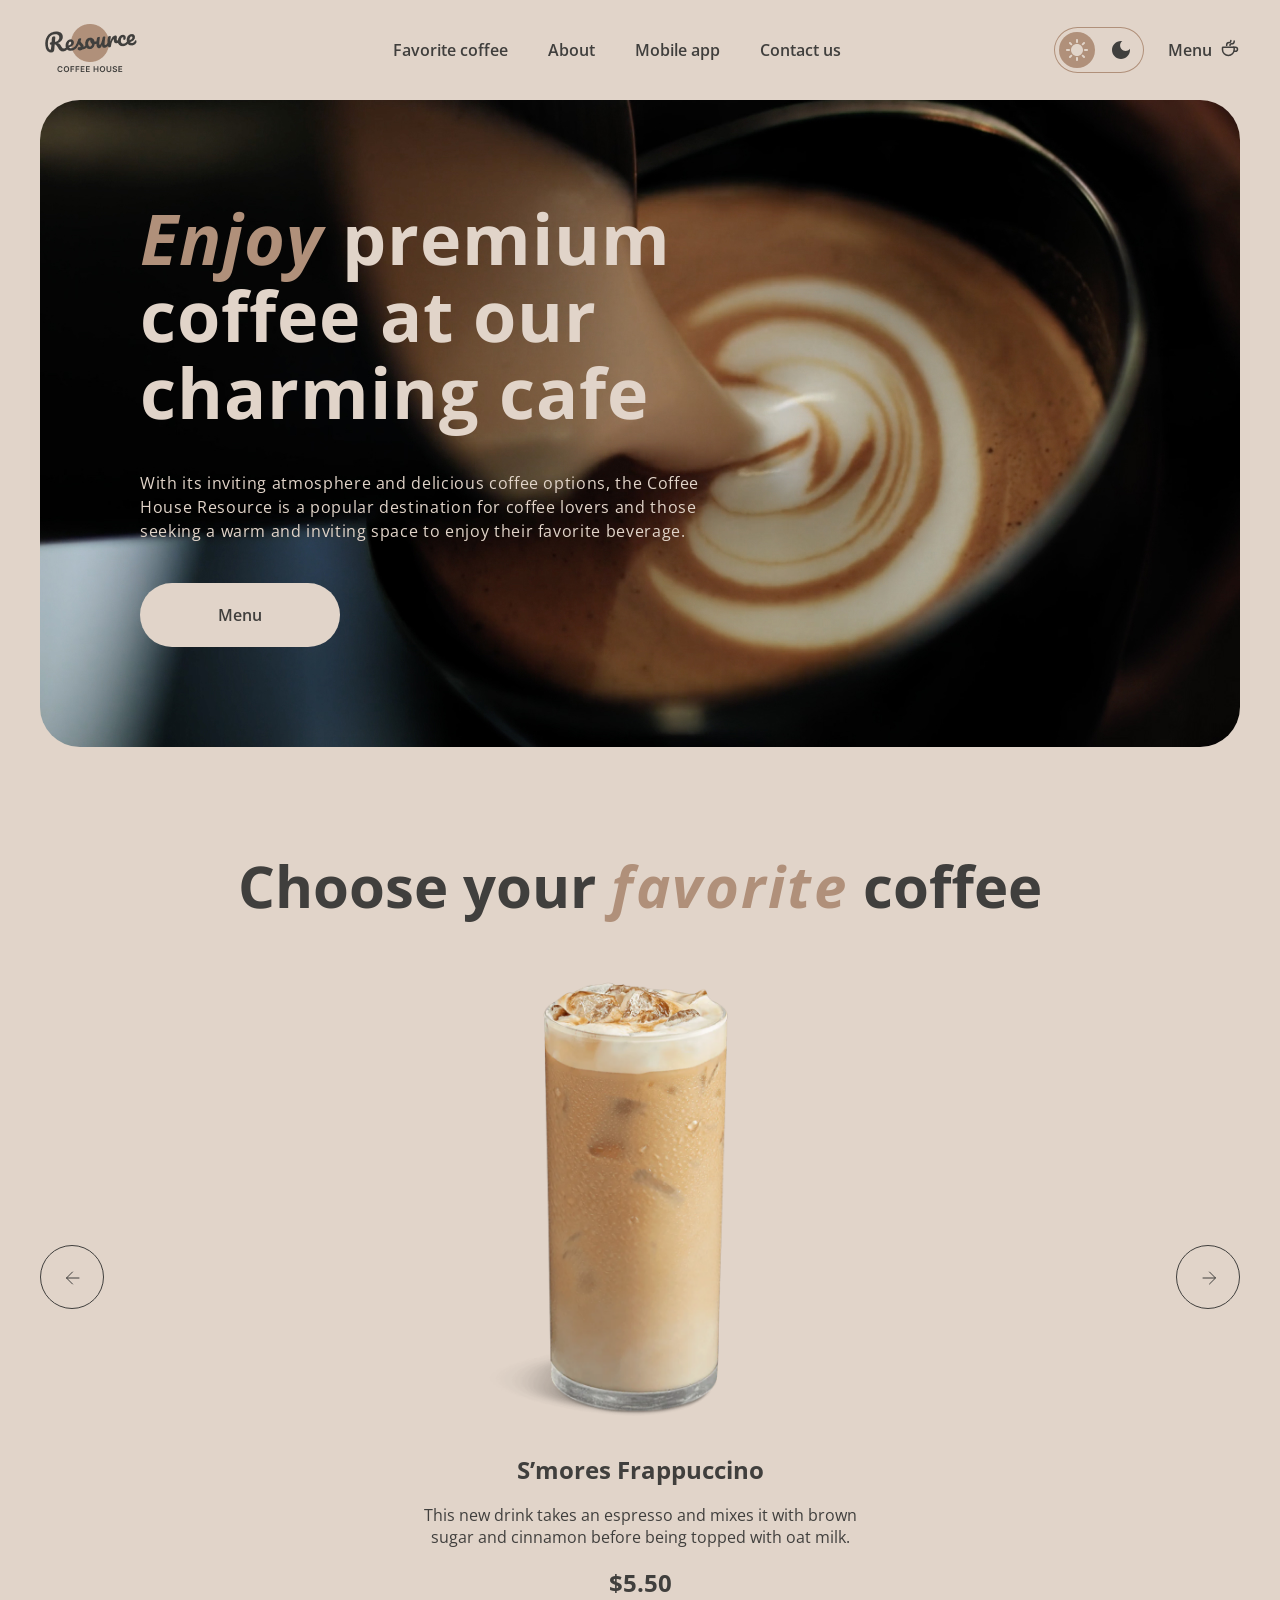
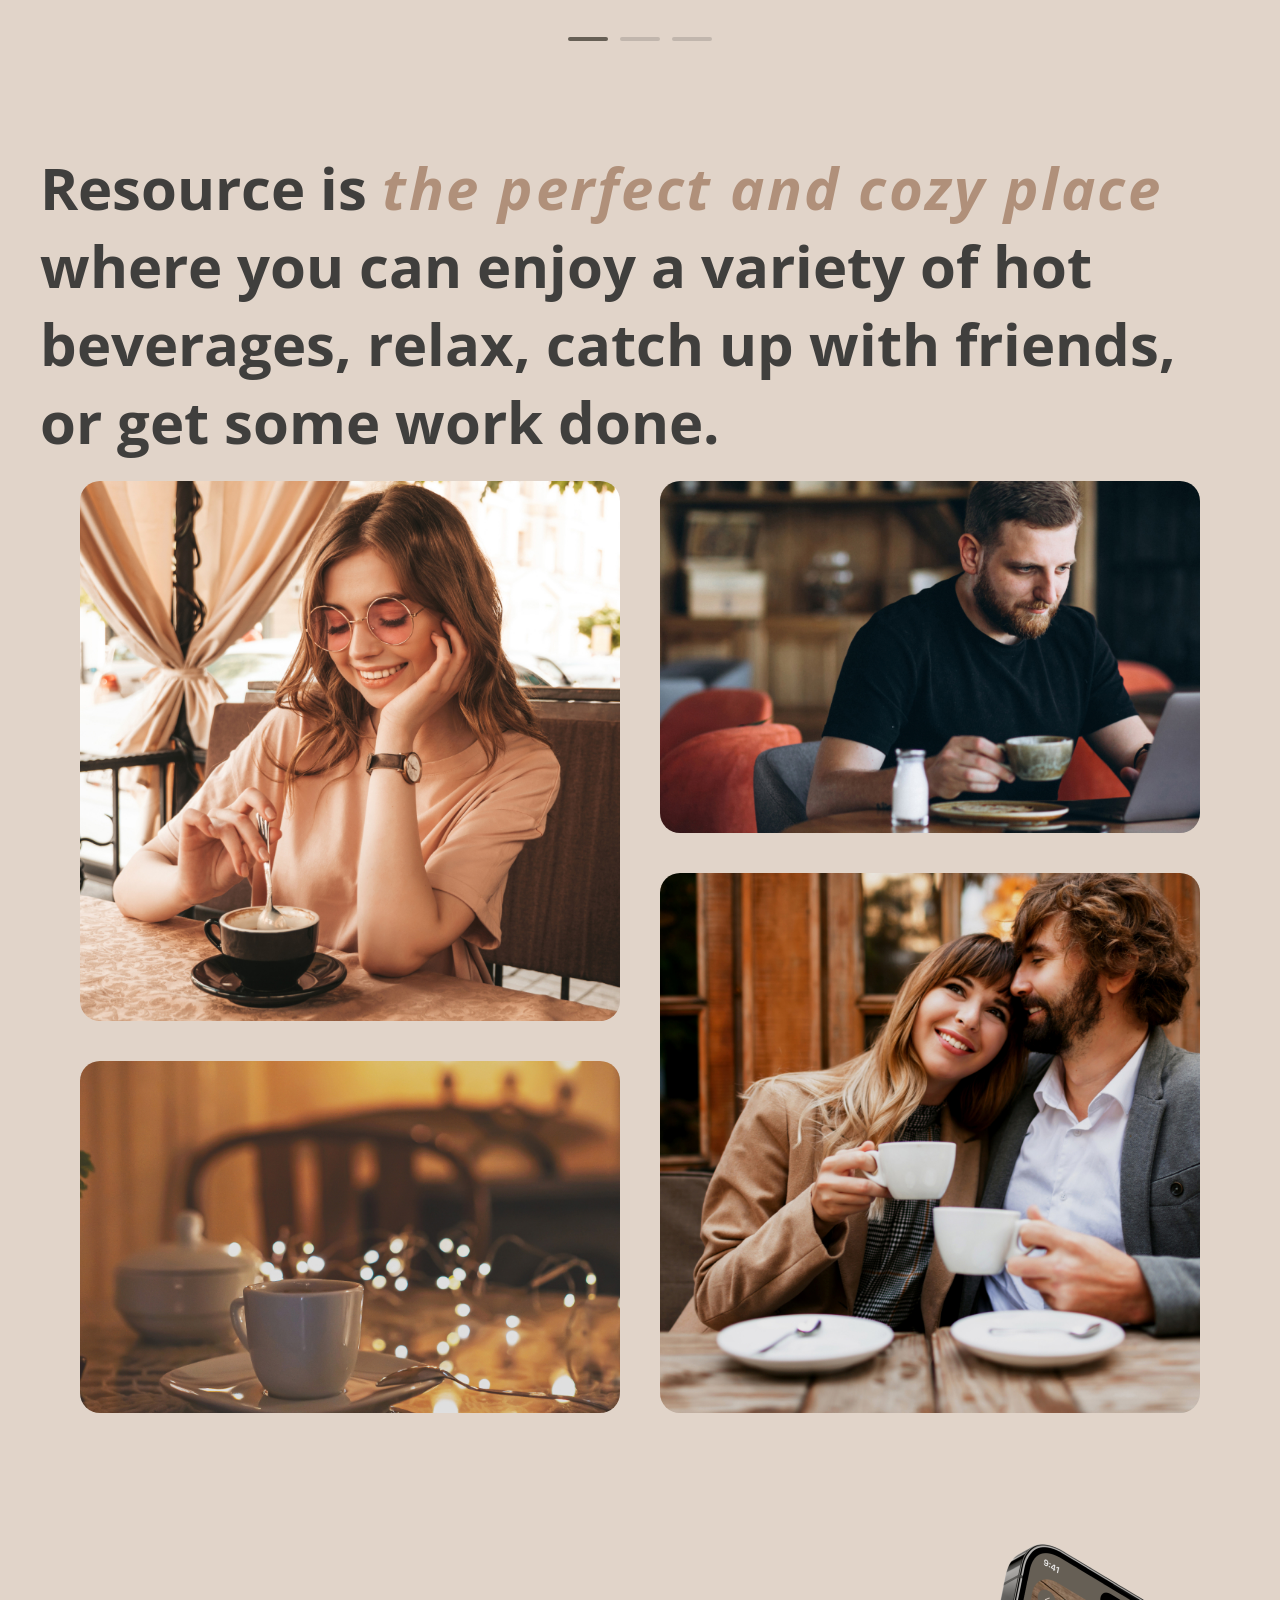
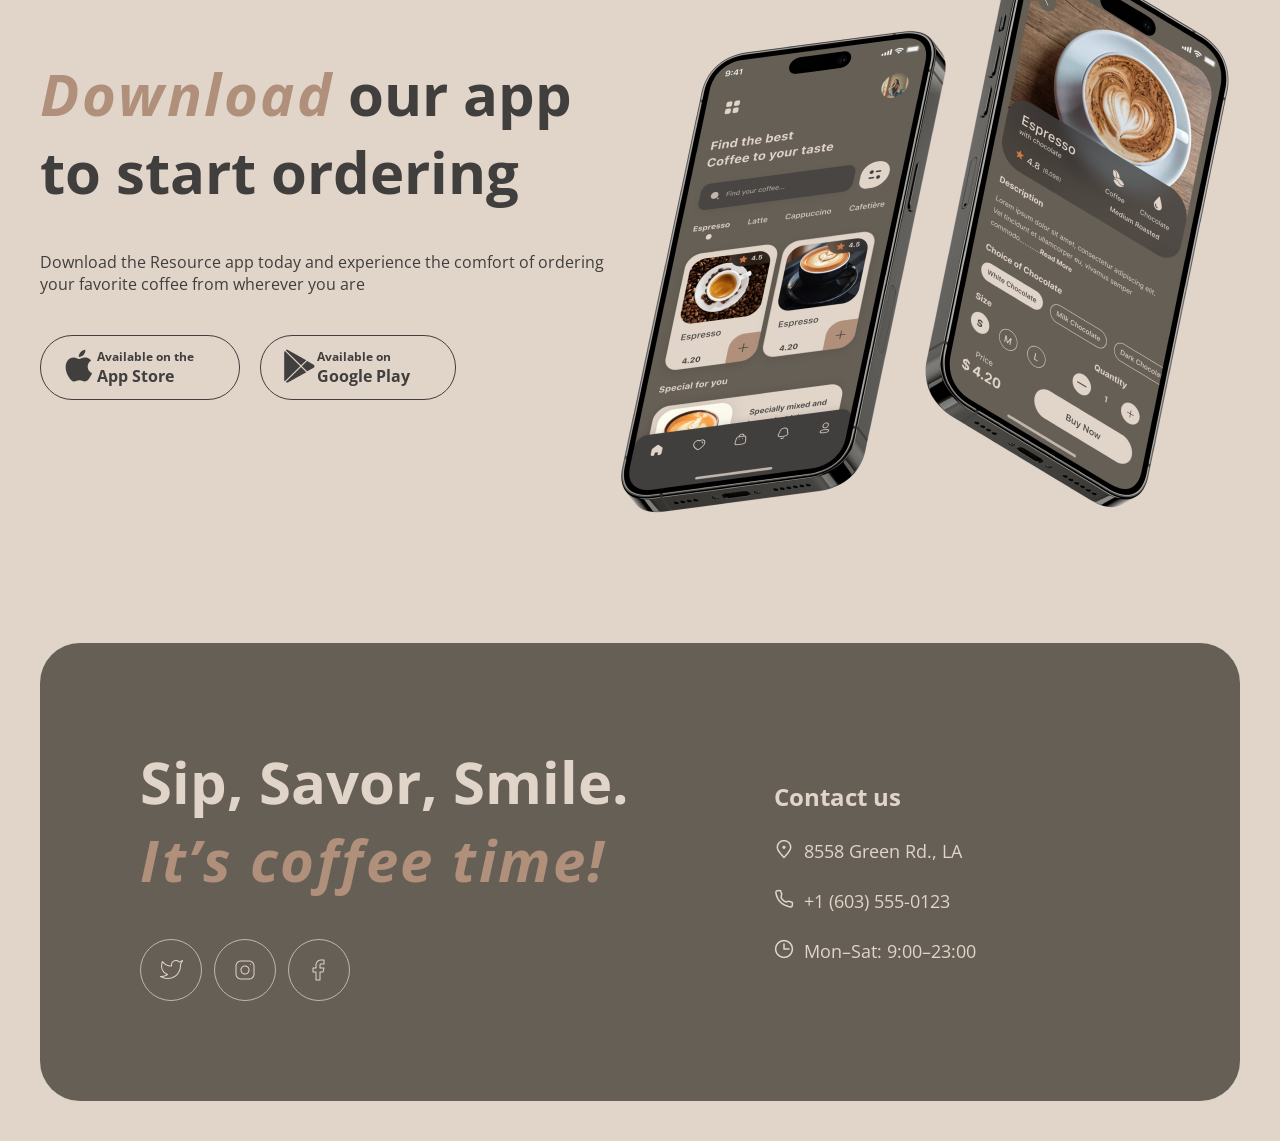
==== commit da88456e: "fix: styles for about block" ====
--- a/index.html
+++ b/index.html
@@ -117,10 +117,18 @@
             get some work done.
           </h2>
           <div class="about__content">
-            <img class="about__img" src="./img/home/about-1.jpg" alt="" />
-            <img class="about__mini-img" src="./img/home/about-2.jpg" alt="" />
-            <img class="about__mini-img" src="./img/home/about-3.jpg" alt="" />
-            <img class="about__img" src="./img/home/about-4.jpg" alt="" />
+            <div class="about__img">
+              <img src="./img/home/about-1.jpg" alt="" />
+            </div>
+            <div class="about__img about__mini-img">
+              <img src="./img/home/about-2.jpg" alt="" />
+            </div>
+            <div class="about__img about__mini-img">
+              <img src="./img/home/about-3.jpg" alt="" />
+            </div>
+            <div class="about__img">
+              <img src="./img/home/about-4.jpg" alt="" />
+            </div>
           </div>
         </section>
         <section class="mobile-app" id="mobile-app">
--- a/style/style.css
+++ b/style/style.css
@@ -296,35 +296,59 @@
 .about__content {
   display: flex;
   flex-direction: column;
-  align-content: center;
+  align-content: space-evenly;
   flex-wrap: wrap;
-  gap: 40px 40px;
-  max-height: 1500px;
-  width: 100%;
+  gap: 40px 0;
+  max-height: 1100px;
+  max-width: 100%;
   margin-top: 20px;
-  @media (max-width: 1392px) {
-    flex-wrap: nowrap;
-    align-items: center;
+  @media (max-width: 1068px) and (min-width: 768px) {
+    max-height: 775px;
+  }
+  @media (max-width: 768px) {
+    flex-direction: row;
+    gap: 40px;
+    width: 100%;
     max-height: fit-content;
   }
 }
 .about__img {
   border-radius: 20px;
-  max-width: 660px;
+  width: 100%;
+  max-width: 45%;
+  height: auto;
+  overflow: hidden;
+  @media (max-width: 768px) {
+    max-width: 100%;
+  }
+}
+
+.about__img img {
+  display: block;
+  width: 100%;
+  height: auto;
   object-fit: cover;
-  height: 590px;
-  @media (max-width: 660px) {
-    max-width: 100%;
-    max-height: auto;
-    display: block;
-  }
-}
+}
+
 .about__mini-img {
   border-radius: 20px;
-  width: 660px;
+  width: 100%;
+  max-width: 45%;
+  height: auto;
+  aspect-ratio: 660 / 430;
+  @media (max-width: 768px) {
+    display: none;
+  }
+}
+
+.about__mini-img img {
+  width: 100%;
+  height: 100%;
   object-fit: cover;
-  height: 430px;
-  @media (max-width: 704px) {
+}
+
+@media (max-width: 768px) {
+  .about__mini-img {
     display: none;
   }
 }
@@ -364,6 +388,10 @@
   border: 1px solid var(--text-color-primary);
   padding: 12px 45px 12px 20px;
   border-radius: 32px;
+}
+.mobile-app__button:hover {
+  cursor: pointer;
+  box-shadow: 0 4px 7px var(--text-color-primary);
 }
 .mobile-app__button img {
   width: 36px;
@@ -509,6 +537,7 @@
 }
 .cards {
   display: flex;
+  justify-content: center;
   flex-wrap: wrap;
   width: 100%;
   gap: 38px;
@@ -544,3 +573,17 @@
 .card__price {
   justify-self: flex-end;
 }
+.cards__button {
+  background-color: transparent;
+  box-shadow: none;
+  border: 1px solid var(--text-color-primary);
+  color: var(--text-color-primary);
+  font-size: 20px;
+  width: 98px;
+  height: 46px;
+  border-radius: 23px;
+}
+.cards__button:hover {
+  cursor: pointer;
+  box-shadow: 0 4px 7px var(--text-color-primary);
+}
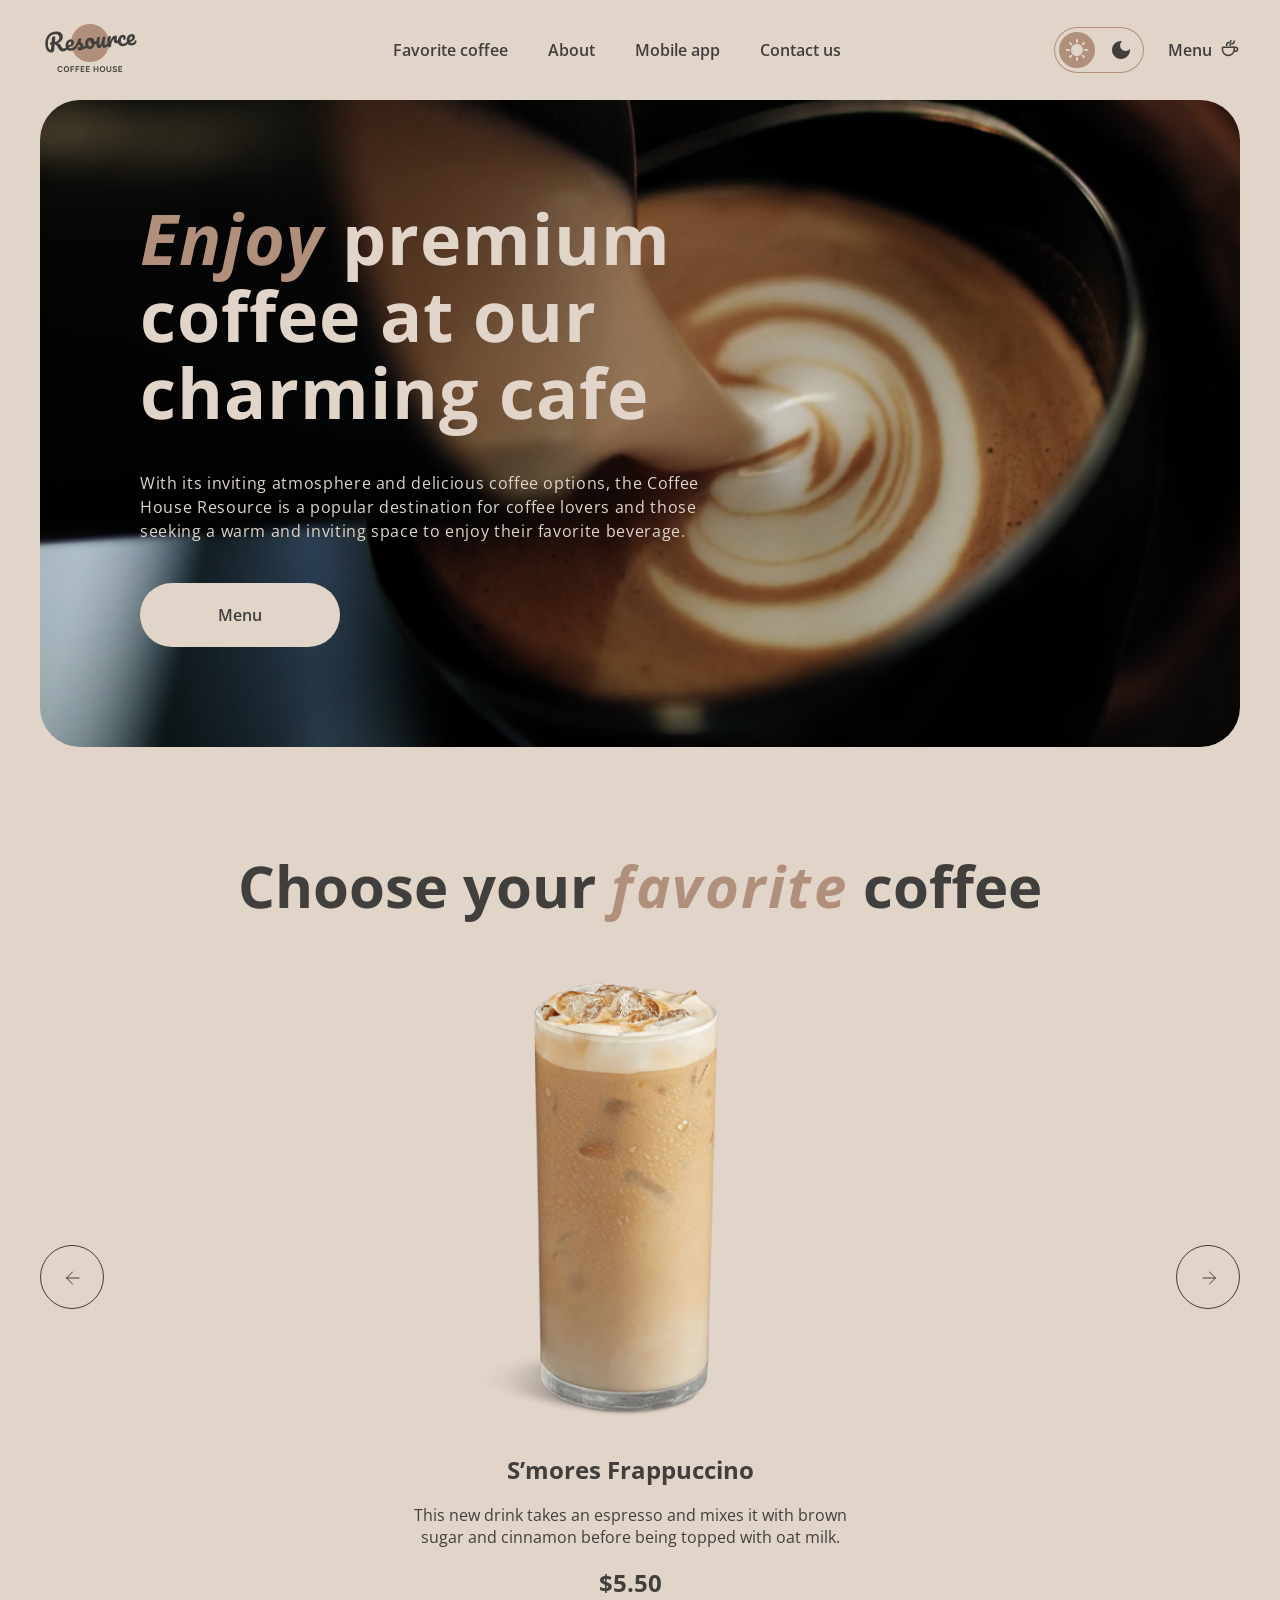
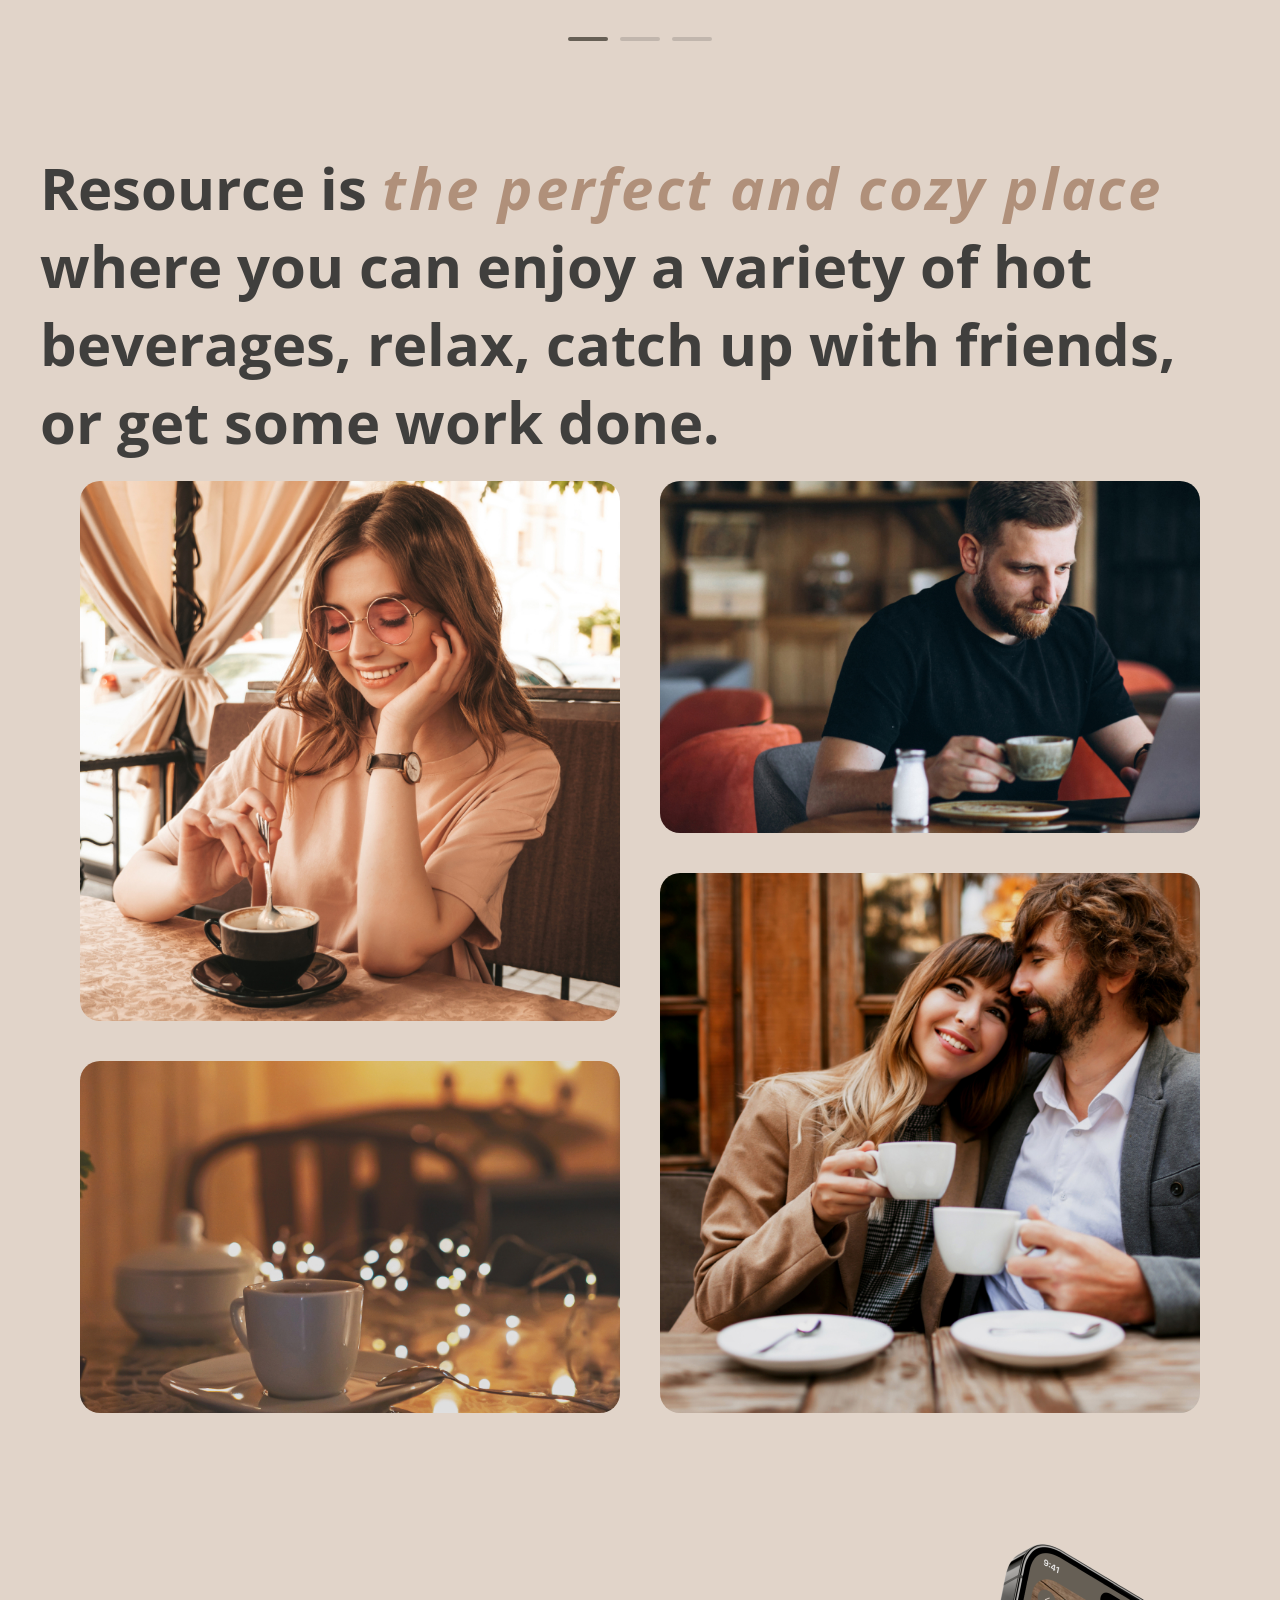
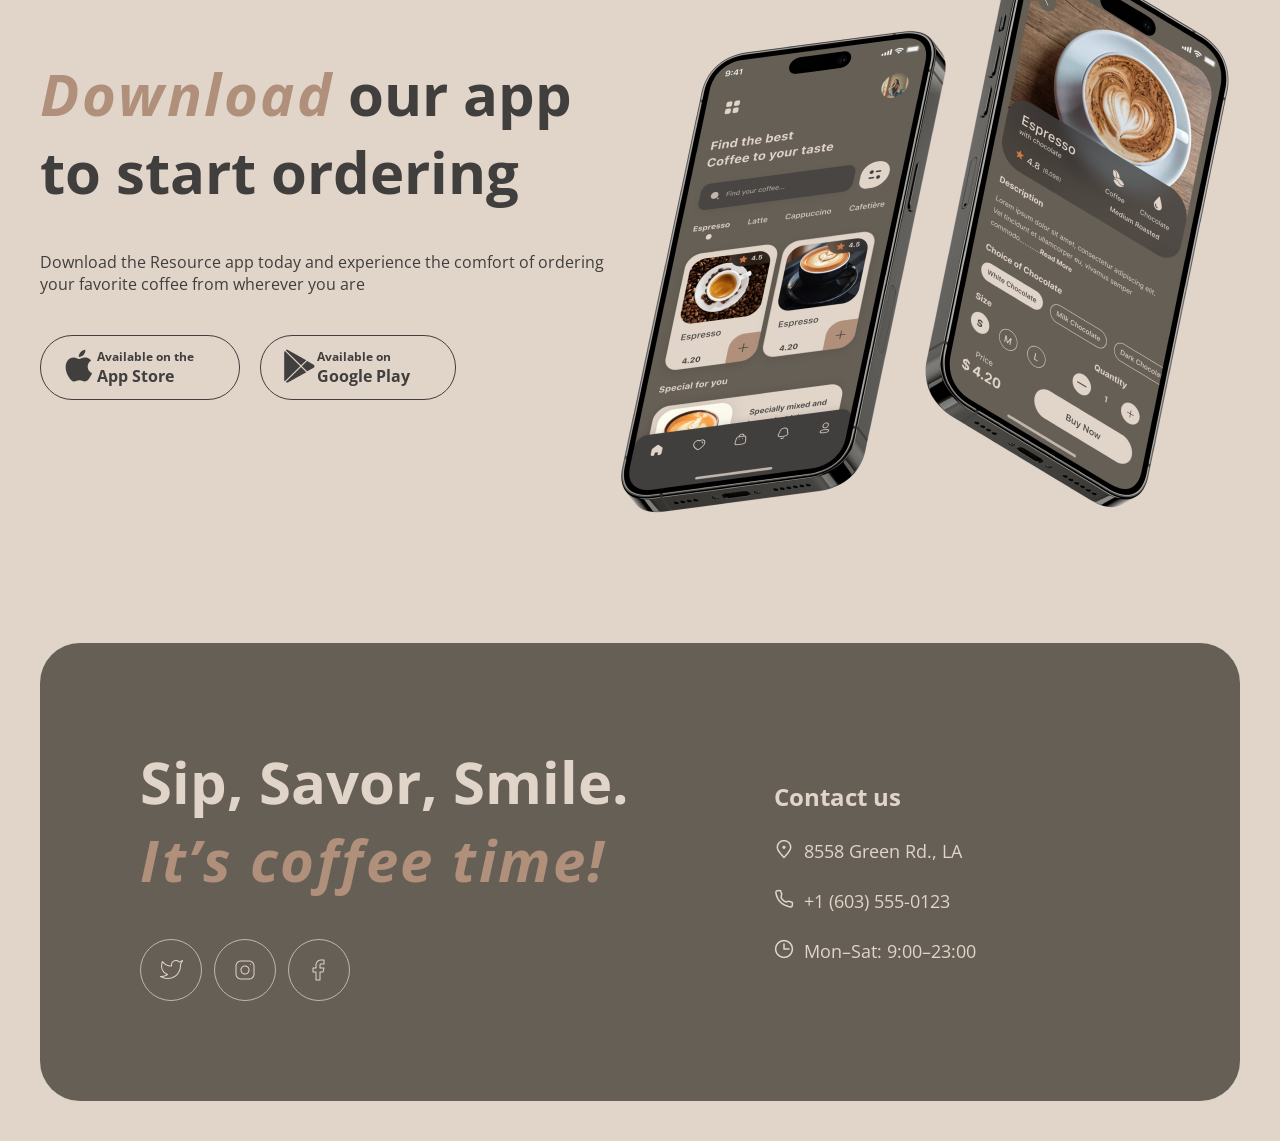
==== commit 768100a6: "feat: add toggle slides" ====
--- a/index.html
+++ b/index.html
@@ -39,6 +39,16 @@
         </div>
         <div class="header__menu">
           <label class="burger" id="burger"></label>
+          <ul class="burger__links">
+            <li><a href="#favorite">Favorite coffee</a></li>
+            <li><a href="#about">About</a></li>
+            <li><a href="#mobile-app">Mobile app</a></li>
+            <li><a href="#footer">Contact us</a></li>
+            <li>
+              <a href="./menu.html" id="menu-link">Menu</a>
+              <img id="menu-cup" src="./img/coffee-cup.svg" alt="" />
+            </li>
+          </ul>
         </div>
       </header>
       <main class="main">
@@ -77,15 +87,7 @@
                 ></path>
               </svg>
             </div>
-            <div class="slider__content">
-              <img src="./img/home/coffee-slider-1.png" alt="coffee" />
-              <h3>S’mores Frappuccino</h3>
-              <p>
-                This new drink takes an espresso and mixes it with brown sugar
-                and cinnamon before being topped with oat milk.
-              </p>
-              <h3>$5.50</h3>
-            </div>
+            <div class="slider__content"></div>
             <div class="slider-button" id="slider-button-right">
               <svg
                 width="24.000000"
--- a/style/style.css
+++ b/style/style.css
@@ -179,6 +179,35 @@
     bottom 0.3s 0.15s,
     transform 0.3s;
 }
+#burger.active::before {
+  top: 20px;
+  transform: rotate(-45deg);
+}
+#burger.active::after {
+  top: 20px;
+  transform: rotate(45deg);
+}
+.burger__links {
+  top: 64px;
+  right: 0;
+  position: fixed;
+  display: flex;
+  flex-direction: column;
+  align-items: center;
+  justify-content: center;
+  width: 100vw;
+  height: calc(100vh - 64px);
+  gap: 60px;
+  z-index: 2;
+  background: var(--bg);
+  transform: translateX(100%);
+  transition: 0.5s;
+  font-size: 2rem;
+}
+.burger__links.active {
+  transform: translateX(0);
+  width: 100vw;
+}
 /******************************hero************************/
 .hero {
   display: flex;
@@ -244,7 +273,7 @@
     width: fit-content;
   }
 }
-.slider__content img {
+.slide img {
   max-height: 480px;
   @media (max-width: 528px) {
     max-width: 100%;
@@ -252,15 +281,28 @@
   }
 }
 .slider__content {
+  position: relative;
+  width: 100%;
+  max-width: 480px;
+  height: fit-content;
+  overflow: hidden;
+}
+.slide {
   display: flex;
   flex-direction: column;
   align-items: center;
   max-width: 460px;
   text-align: center;
   gap: 18px;
-  color: var(--text-color-primary);
-}
-.slider__content h3 {
+  position: absolute;
+  inset: 0;
+  color: var(--text-color-primary);
+  transform: translateX(100%);
+  transition:
+    transform 0.5s ease,
+    opacity 0.5s ease;
+}
+.slide h3 {
   font-size: 24px;
 }
 .slider__hrs {
@@ -289,8 +331,21 @@
     display: none;
   }
 }
+.slider-button:hover {
+  box-shadow: 0 4px 7px var(--text-color-primary);
+}
 .slider-button svg {
   stroke: var(--text-color-primary);
+}
+.slide.active {
+  position: relative;
+  transform: translateX(0);
+}
+.slide.left {
+  transform: translateX(-120%);
+}
+.slide.right {
+  transform: translateX(120%);
 }
 /*****************************about***********************/
 .about__content {
@@ -587,3 +642,16 @@
   cursor: pointer;
   box-shadow: 0 4px 7px var(--text-color-primary);
 }
+.card-ditails-container {
+  display: flex;
+  align-items: center;
+  justify-content: center;
+  position: fixed;
+  background-color: rgba(24, 28, 41, 0.8);
+  width: 100vw;
+  height: 100vh;
+  top: 0;
+}
+.disable-scroll {
+  overflow: hidden;
+}
